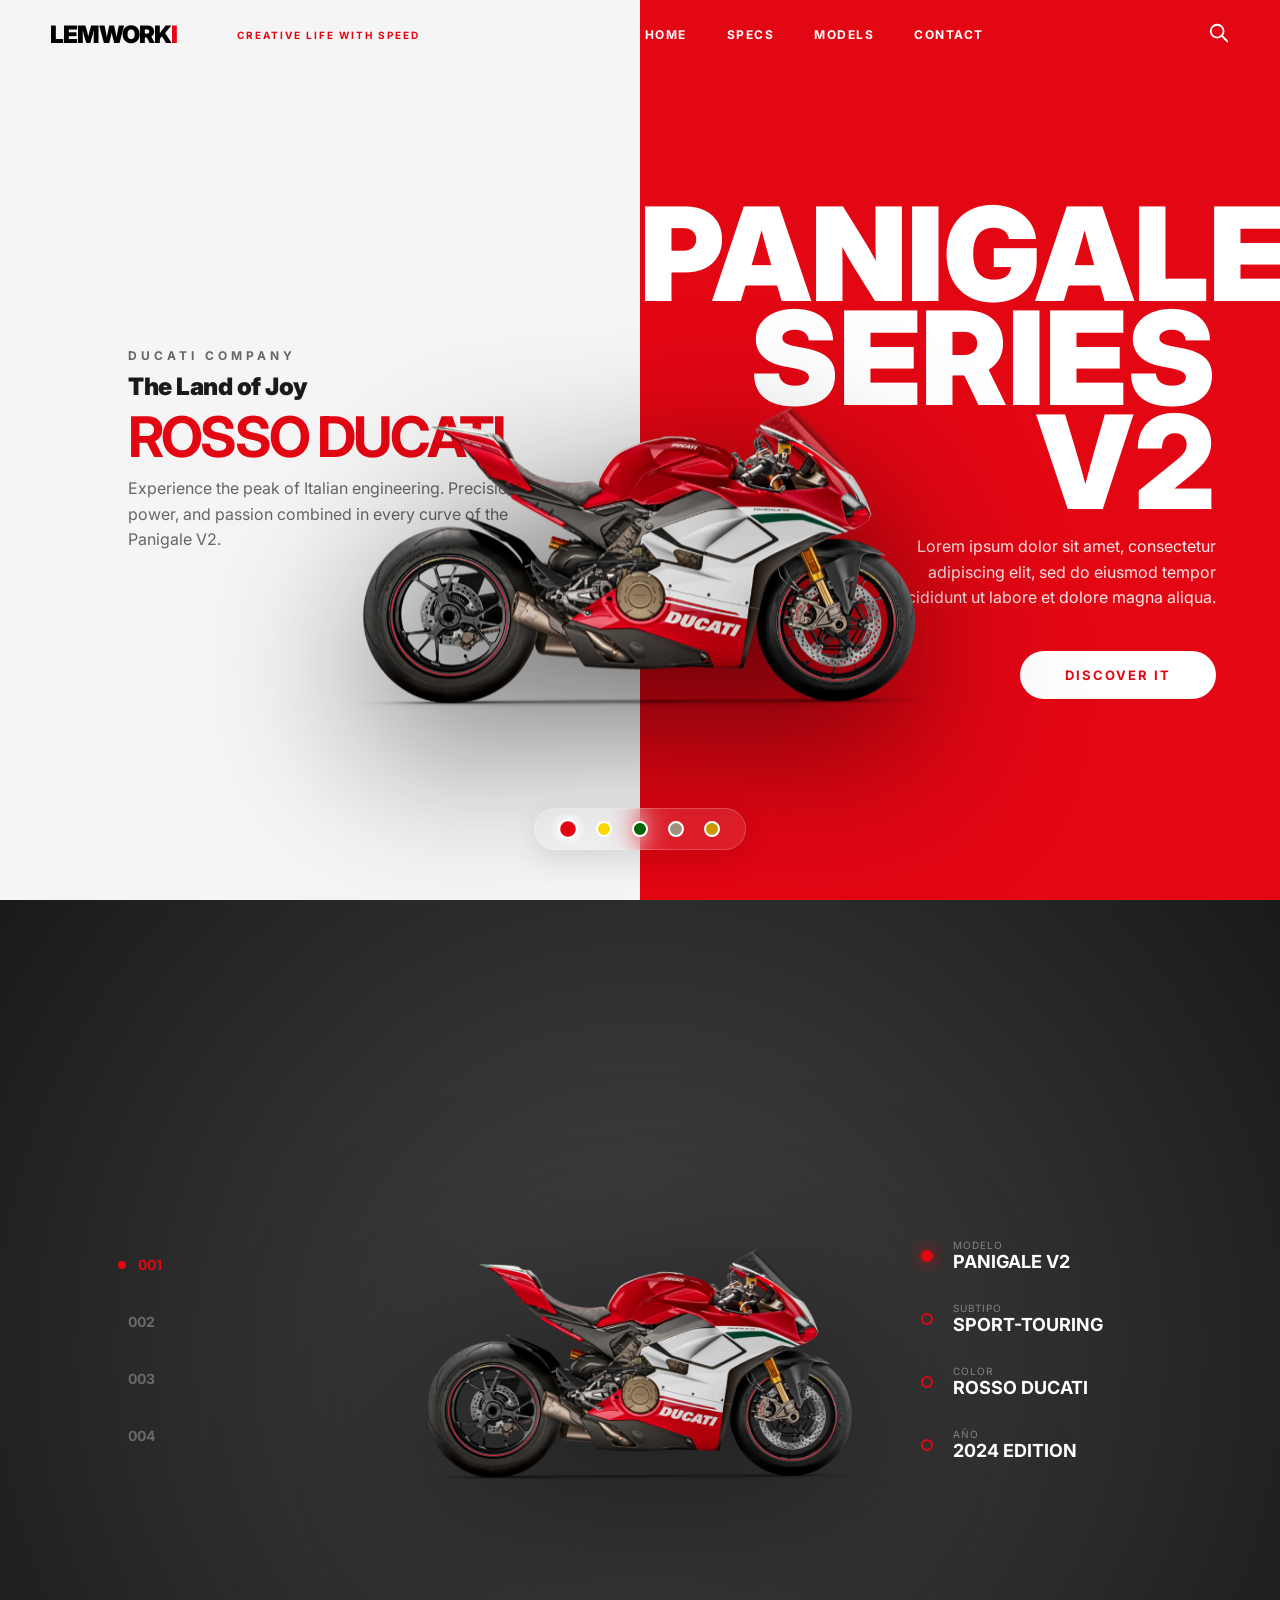
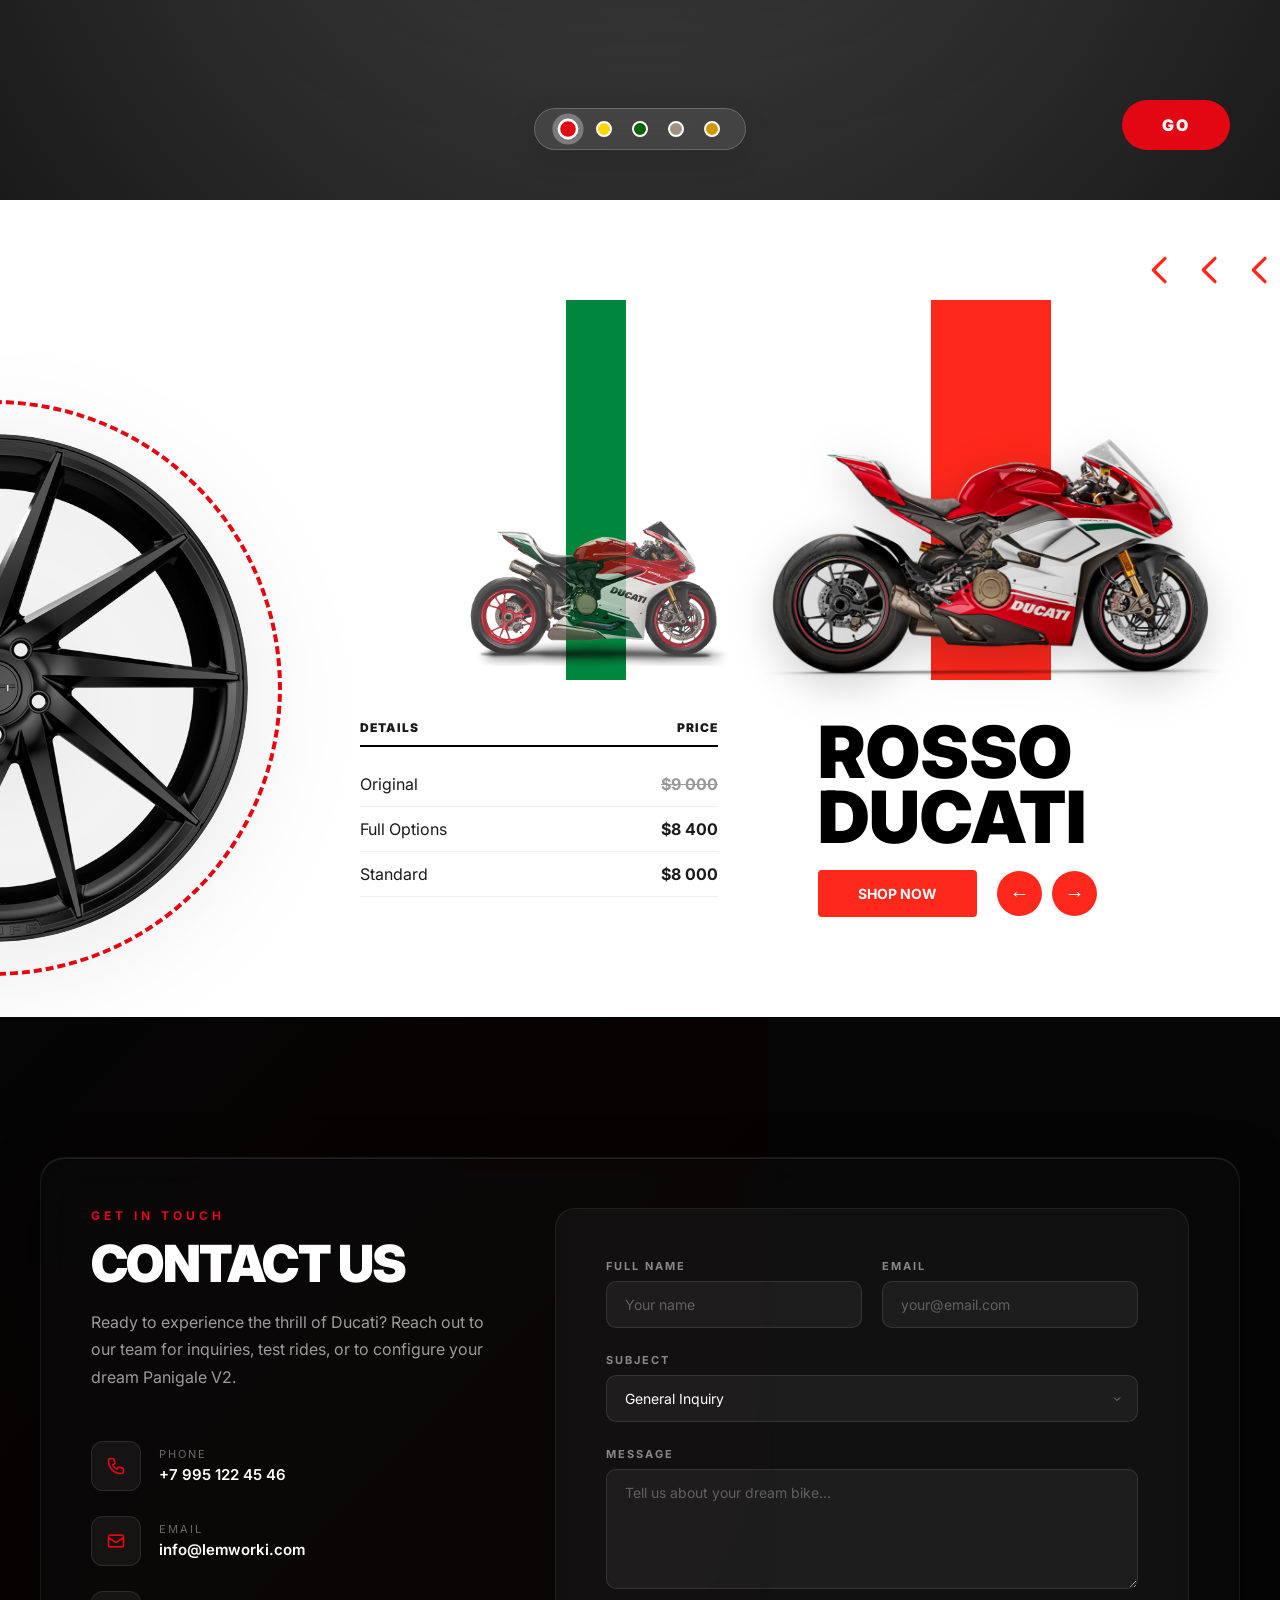
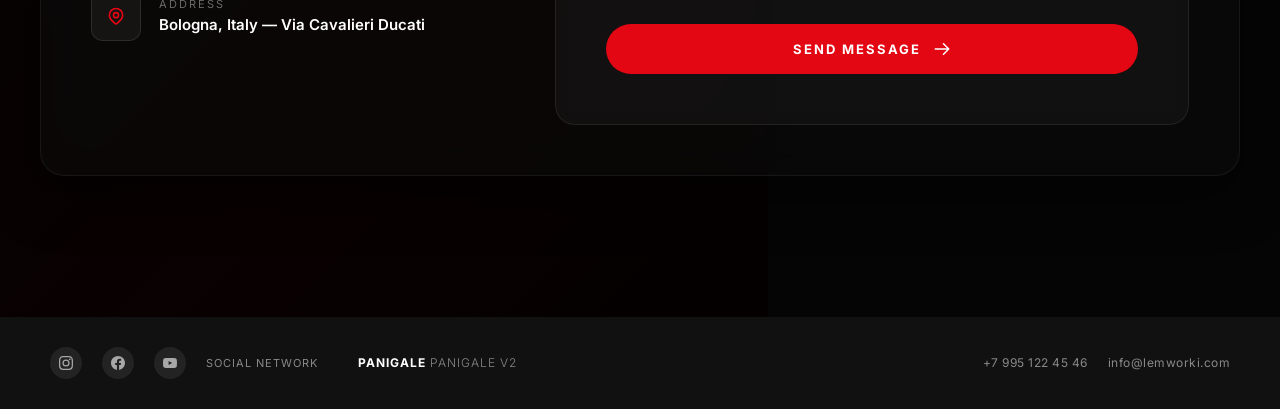
==== index.html @ f8ba7eba "adding product pages for practice commit" ====
<!DOCTYPE html>
<html lang="en">

<head>
    <meta charset="UTF-8">
    <meta name="viewport" content="width=device-width, initial-scale=1.0">
    <title>DUCATI | Panigale V2 Color Studio</title>
    <link rel="stylesheet" href="style.css">
    <link href="https://fonts.googleapis.com/css2?family=Inter:wght@300;400;700;900&display=swap" rel="stylesheet">

</head>

<body>

    <!-- Navigation -->
    <nav id="main-nav">
        <div class="nav-left">
            <div class="logo">LEMWORK<span id="logo-accent">I</span></div>
            <div class="nav-tagline">Creative Life with SPEED</div>
        </div>
        <div class="nav-center">
            <a href="#hero" class="nav-link">Home</a>
            <a href="#specs" class="nav-link">Specs</a>
            <a href="#why-it-matters" class="nav-link">Models</a>
            <a href="#contact" class="nav-link">Contact</a>
        </div>
        <div class="nav-right">
            <div class="search-wrapper">
                <svg class="icon search-icon" id="search-trigger" fill="none" stroke="currentColor" viewBox="0 0 24 24">
                    <path stroke-linecap="round" stroke-linejoin="round" stroke-width="2"
                        d="M21 21l-6-6m2-5a7 7 0 11-14 0 7 7 0 0114 0z"></path>
                </svg>
                <div class="search-dropdown" id="search-dropdown">
                    <input type="text" id="search-input" placeholder="Search motorcycles..." autocomplete="off">
                    <div class="search-results" id="search-results"></div>
                </div>
            </div>
            <div class="menu-toggle" id="menu-toggle">
                <svg class="icon" fill="none" stroke="currentColor" viewBox="0 0 24 24">
                    <path stroke-linecap="round" stroke-linejoin="round" stroke-width="2" d="M4 6h16M4 12h16M4 18h16">
                    </path>
                </svg>
            </div>
        </div>
        <!-- Mobile Menu -->
        <div class="mobile-menu" id="mobile-menu">
            <a href="#hero" class="mobile-link">Home</a>
            <a href="#specs" class="mobile-link">Specs</a>
            <a href="#why-it-matters" class="mobile-link">Models</a>
            <a href="#contact" class="mobile-link">Contact</a>
        </div>
    </nav>

    <!-- Hero Section -->
    <section class="hero" id="hero">
        <audio id="moto-rev" src="./assets/motorcycle-rev.mp3" preload="auto"></audio>

        <!-- Sound Progress Indicator -->
        <div class="sound-progress" id="sound-progress">
            <div class="sound-progress-bar" id="sound-progress-bar"></div>
            <span class="sound-progress-text">REV IT UP</span>
            <div class="sound-dots">
                <div class="sound-dot" id="dot-1"></div>
                <div class="sound-dot" id="dot-2"></div>
                <div class="sound-dot" id="dot-3"></div>
                <div class="sound-dot" id="dot-4"></div>
            </div>
        </div>

        <div class="split-left">
            <div class="hero-copy-stack" id="hero-copy-stack">
                <div class="hero-kicker" id="hero-kicker">DUCATI COMPANY</div>
                <div class="hero-overline" id="hero-overline">The Land of Joy</div>
                <h2 class="hero-copy-title" id="hero-copy-title">Rosso Ducati</h2>
                <p class="hero-copy-body" id="hero-copy-body">Experience the peak of Italian engineering. Precision,
                    power, and passion combined in every curve of the Panigale V2.</p>
            </div>
        </div>

        <div class="bike-container" id="bike">
            <div class="bike-track" id="bike-track">
                <img src="./assets/red_moto.png" id="bike-img" alt="Ducati Panigale V2" class="bike-image">
            </div>
        </div>

        <div class="split-right" id="right-panel">
            <div class="hero-title-container" id="hero-title-container">
                <h1 class="hero-title">PANIGALE<br>SERIES V2</h1>
                <p class="hero-subtitle" id="hero-subtitle">Lorem ipsum dolor sit amet, consectetur adipiscing elit, sed
                    do eiusmod tempor incididunt ut labore et dolore magna aliqua.</p>
                <a href="#why-it-matters" class="btn-discover">Discover It</a>
            </div>
        </div>

        <!-- Color Carousel -->
        <div class="color-carousel">
            <div class="color-option active" onclick="changeBikeColor('#E30613', './assets/red_moto.png', this)"
                data-hero-kicker="DUCATI COMPANY" data-hero-overline="The Land of Joy" data-hero-title="Rosso Ducati"
                data-hero-subtitle="The original Panigale statement in Ducati red."
                data-hero-copy="Experience the peak of Italian engineering. Precision, power, and passion combined in every curve of the Panigale V2.">
                <div class="color-dot dot-red"></div>
            </div>
            <div class="color-option" onclick="changeBikeColor('#FFD700', './assets/yellow.png', this)"
                data-hero-kicker="DUCATI COMPANY" data-hero-overline="Sunfire Edition" data-hero-title="Giallo Strada"
                data-hero-subtitle="A brighter, more electric take on the Panigale form."
                data-hero-copy="A brighter Panigale mood with sharper visual contrast and the same uncompromising Ducati attitude.">
                <div class="color-dot dot-yellow"></div>
            </div>
            <div class="color-option" onclick="changeBikeColor('#006400', './assets/green_moto.png', this)"
                data-hero-kicker="DUCATI COMPANY" data-hero-overline="Circuit Line" data-hero-title="Verde Corse"
                data-hero-subtitle="Dark, technical, and made for focused track energy."
                data-hero-copy="A dark, technical presence that feels built for speed, precision, and aggressive corner exits.">
                <div class="color-dot dot-green"></div>
            </div>
            <div class="color-option" onclick="changeBikeColor('#9F9180', './assets/white_moto.png', this)"
                data-hero-kicker="DUCATI COMPANY" data-hero-overline="Night Contrast" data-hero-title="Bianco Pulse"
                data-hero-subtitle="Clean contrast that sharpens every line of the bodywork."
                data-hero-copy="Minimal, clean, and cinematic. The white spec turns the Panigale silhouette into a sharper statement.">
                <div class="color-dot dot-white"></div>
            </div>
            <div class="color-option" onclick="changeBikeColor('#cf9800', './assets/brown_moto.png', this)"
                data-hero-kicker="DUCATI COMPANY" data-hero-overline="Warm Alloy" data-hero-title="Bronzo Veloce"
                data-hero-subtitle="A premium warm finish with a more sculpted presence."
                data-hero-copy="A richer, more luxurious interpretation of the Panigale form with a premium track-inspired finish.">
                <div class="color-dot dot-brown"></div>
            </div>
        </div>
    </section>

    <!-- Specs Section -->
    <section class="specs-section">
        <div class="specs-container">
            <div class="spec-nav-left">
                <div class="spec-item-num active" onclick="updateSpec(0)">001</div>
                <div class="spec-item-num" onclick="updateSpec(1)">002</div>
                <div class="spec-item-num" onclick="updateSpec(2)">003</div>
                <div class="spec-item-num" onclick="updateSpec(3)">004</div>
            </div>

            <div class="specs-bike-display">
                <img src="./assets/red_moto.png" id="specs-bike-img" class="specs-bike-img" alt="Spec View">
            </div>

            <div class="spec-nav-right">
                <div class="spec-detail-card active" onclick="updateSpec(0)">
                    <div class="spec-dot"></div>
                    <div class="spec-info">
                        <span class="spec-label">Modelo</span>
                        <span class="spec-value">Panigale V2</span>
                    </div>
                </div>
                <div class="spec-detail-card" onclick="updateSpec(1)">
                    <div class="spec-dot"></div>
                    <div class="spec-info">
                        <span class="spec-label">Subtipo</span>
                        <span class="spec-value">Sport-Touring</span>
                    </div>
                </div>
                <div class="spec-detail-card" onclick="updateSpec(2)">
                    <div class="spec-dot"></div>
                    <div class="spec-info">
                        <span class="spec-label">Color</span>
                        <span class="spec-value">Rosso Ducati</span>
                    </div>
                </div>
                <div class="spec-detail-card" onclick="updateSpec(3)">
                    <div class="spec-dot"></div>
                    <div class="spec-info">
                        <span class="spec-label">Año</span>
                        <span class="spec-value">2024 Edition</span>
                    </div>
                </div>
            </div>
        </div>

        <div class="color-carousel">
            <div class="color-option active" onclick="changeBikeColor('#E30613', './assets/red_moto.png', this)"
                data-hero-kicker="DUCATI COMPANY" data-hero-overline="The Land of Joy" data-hero-title="Rosso Ducati"
                data-hero-subtitle="The original Panigale statement in Ducati red."
                data-hero-copy="Experience the peak of Italian engineering. Precision, power, and passion combined in every curve of the Panigale V2.">
                <div class="color-dot dot-red"></div>
            </div>
            <div class="color-option" onclick="changeBikeColor('#FFD700', './assets/yellow.png', this)"
                data-hero-kicker="DUCATI COMPANY" data-hero-overline="Sunfire Edition" data-hero-title="Giallo Strada"
                data-hero-subtitle="A brighter, more electric take on the Panigale form."
                data-hero-copy="A brighter Panigale mood with sharper visual contrast and the same uncompromising Ducati attitude.">
                <div class="color-dot dot-yellow"></div>
            </div>
            <div class="color-option" onclick="changeBikeColor('#006400', './assets/green_moto.png', this)"
                data-hero-kicker="DUCATI COMPANY" data-hero-overline="Circuit Line" data-hero-title="Verde Corse"
                data-hero-subtitle="Dark, technical, and made for focused track energy."
                data-hero-copy="A dark, technical presence that feels built for speed, precision, and aggressive corner exits.">
                <div class="color-dot dot-green"></div>
            </div>
            <div class="color-option" onclick="changeBikeColor('#000000', './assets/white_moto.png', this)"
                data-hero-kicker="DUCATI COMPANY" data-hero-overline="Night Contrast" data-hero-title="Bianco Pulse"
                data-hero-subtitle="Clean contrast that sharpens every line of the bodywork."
                data-hero-copy="Minimal, clean, and cinematic. The white spec turns the Panigale silhouette into a sharper statement.">
                <div class="color-dot dot-white"></div>
            </div>
            <div class="color-option" onclick="changeBikeColor('#cf9800', './assets/brown_moto.png', this)"
                data-hero-kicker="DUCATI COMPANY" data-hero-overline="Warm Alloy" data-hero-title="Bronzo Veloce"
                data-hero-subtitle="A premium warm finish with a more sculpted presence."
                data-hero-copy="A richer, more luxurious interpretation of the Panigale form with a premium track-inspired finish.">
                <div class="color-dot dot-brown"></div>
            </div>
        </div>
        <a href="#" class="go-button">GO</a>
    </section>

    <!-- Why It Matters Section -->
    <section class="why-it-matters" id="why-it-matters">
        <div class="rim-overflow">
            <img src="./assets/Wheel-left-side-section.png" alt="Rim Detail" class="rim-image">
        </div>

        <div class="why-main-content">
            <div class="header-chevrons">
                <svg class="chevron" viewBox="0 0 24 24">
                    <path d="M15 19l-7-7 7-7" />
                </svg>
                <svg class="chevron" viewBox="0 0 24 24">
                    <path d="M15 19l-7-7 7-7" />
                </svg>
                <svg class="chevron" viewBox="0 0 24 24">
                    <path d="M15 19l-7-7 7-7" />
                </svg>
            </div>

            <div class="moto-progression">
                <div class="moto-card medium" data-index="0">
                    <div class="moto-bg bg-green"></div>
                    <img src="./assets/green_moto.png" alt="Green Moto" class="moto-img">
                </div>
                <div class="moto-card large active" data-index="1">
                    <div class="moto-bg bg-red"></div>
                    <img src="./assets/red_moto.png" alt="Red Moto" class="moto-img">
                </div>
            </div>

            <div class="bottom-grid">
                <div class="specs-table">
                    <div class="table-header">
                        <span>DETAILS</span>
                        <span>PRICE</span>
                    </div>
                    <div class="table-body" id="price-table-body">
                        <div class="table-row">
                            <span>Original</span>
                            <span class="price-val" data-price-type="original">$9 000</span>
                        </div>
                        <div class="table-row">
                            <span>Full Options</span>
                            <span class="price-val" data-price-type="full">$8 400</span>
                        </div>
                        <div class="table-row">
                            <span>Standard</span>
                            <span class="price-val" data-price-type="standard">$8 000</span>
                        </div>
                    </div>
                </div>

                <div class="action-cta">
                    <h2 class="cta-title" id="cta-title">Rosso Ducati</h2>
                    <div class="cta-controls">
                        <a href="rosso-ducati.html" class="shop-btn" id="shop-now-btn" data-current="Rosso Ducati">Shop
                            Now</a>
                        <div class="nav-circles">
                            <button class="nav-circle" onclick="cycleMoto(-1)">&#8592;</button>
                            <button class="nav-circle" onclick="cycleMoto(1)">&#8594;</button>
                        </div>
                    </div>
                </div>
            </div>
        </div>
    </section>

    <!-- Contact Section -->
    <section class="contact-section" id="contact">
        <div class="contact-container">
            <div class="contact-left">
                <div class="contact-kicker">GET IN TOUCH</div>
                <h2 class="contact-title">Contact Us</h2>
                <p class="contact-desc">Ready to experience the thrill of Ducati? Reach out to our team for inquiries,
                    test rides, or to configure your dream Panigale V2.</p>

                <div class="contact-info">
                    <div class="contact-item">
                        <div class="contact-icon">
                            <svg fill="none" stroke="currentColor" viewBox="0 0 24 24">
                                <path stroke-linecap="round" stroke-linejoin="round" stroke-width="2"
                                    d="M3 5a2 2 0 012-2h3.28a1 1 0 01.948.684l1.498 4.493a1 1 0 01-.502 1.21l-2.257 1.13a11.042 11.042 0 005.516 5.516l1.13-2.257a1 1 0 011.21-.502l4.493 1.498a1 1 0 01.684.949V19a2 2 0 01-2 2h-1C9.716 21 3 14.284 3 6V5z">
                                </path>
                            </svg>
                        </div>
                        <div class="contact-detail">
                            <span class="contact-label">Phone</span>
                            <span class="contact-value">+7 995 122 45 46</span>
                        </div>
                    </div>
                    <div class="contact-item">
                        <div class="contact-icon">
                            <svg fill="none" stroke="currentColor" viewBox="0 0 24 24">
                                <path stroke-linecap="round" stroke-linejoin="round" stroke-width="2"
                                    d="M3 8l7.89 5.26a2 2 0 002.22 0L21 8M5 19h14a2 2 0 002-2V7a2 2 0 00-2-2H5a2 2 0 00-2 2v10a2 2 0 002 2z">
                                </path>
                            </svg>
                        </div>
                        <div class="contact-detail">
                            <span class="contact-label">Email</span>
                            <span class="contact-value">info@lemworki.com</span>
                        </div>
                    </div>
                    <div class="contact-item">
                        <div class="contact-icon">
                            <svg fill="none" stroke="currentColor" viewBox="0 0 24 24">
                                <path stroke-linecap="round" stroke-linejoin="round" stroke-width="2"
                                    d="M17.657 16.657L13.414 20.9a1.998 1.998 0 01-2.827 0l-4.244-4.243a8 8 0 1111.314 0z">
                                </path>
                                <path stroke-linecap="round" stroke-linejoin="round" stroke-width="2"
                                    d="M15 11a3 3 0 11-6 0 3 3 0 016 0z"></path>
                            </svg>
                        </div>
                        <div class="contact-detail">
                            <span class="contact-label">Address</span>
                            <span class="contact-value">Bologna, Italy — Via Cavalieri Ducati</span>
                        </div>
                    </div>
                </div>
            </div>

            <div class="contact-right">
                <form class="contact-form" id="contact-form">
                    <div class="form-row">
                        <div class="form-group">
                            <label for="name">Full Name</label>
                            <input type="text" id="name" name="name" placeholder="Your name" required>
                        </div>
                        <div class="form-group">
                            <label for="email">Email</label>
                            <input type="email" id="email" name="email" placeholder="your@email.com" required>
                        </div>
                    </div>
                    <div class="form-group">
                        <label for="subject">Subject</label>
                        <select id="subject" name="subject">
                            <option value="general">General Inquiry</option>
                            <option value="test-ride">Test Ride Request</option>
                            <option value="configure">Configure My Bike</option>
                            <option value="dealer">Find a Dealer</option>
                        </select>
                    </div>
                    <div class="form-group">
                        <label for="message">Message</label>
                        <textarea id="message" name="message" rows="5" placeholder="Tell us about your dream bike..."
                            required></textarea>
                    </div>
                    <button type="submit" class="submit-btn">
                        <span>Send Message</span>
                        <svg fill="none" stroke="currentColor" viewBox="0 0 24 24">
                            <path stroke-linecap="round" stroke-linejoin="round" stroke-width="2"
                                d="M14 5l7 7m0 0l-7 7m7-7H3"></path>
                        </svg>
                    </button>
                </form>
            </div>
        </div>
    </section>

    <!-- Footer -->
    <footer>
        <div class="footer-left">
            <div class="social-icon" title="Instagram">
                <svg fill="currentColor" viewBox="0 0 24 24">
                    <path
                        d="M12 2.163c3.204 0 3.584.012 4.85.07 3.252.148 4.771 1.691 4.919 4.919.058 1.265.069 1.645.069 4.849 0 3.205-.012 3.584-.069 4.849-.149 3.225-1.664 4.771-4.919 4.919-1.266.058-1.644.07-4.85.07-3.204 0-3.584-.012-4.849-.07-3.26-.149-4.771-1.699-4.919-4.92-.058-1.265-.07-1.644-.07-4.849 0-3.204.013-3.583.07-4.849.149-3.227 1.664-4.771 4.919-4.919 1.266-.057 1.645-.069 4.849-.069zM12 0C8.741 0 8.333.014 7.053.072 2.695.272.273 2.69.073 7.052.014 8.333 0 8.741 0 12c0 3.259.014 3.668.072 4.948.2 4.358 2.618 6.78 6.98 6.98C8.333 23.986 8.741 24 12 24c3.259 0 3.668-.014 4.948-.072 4.354-.2 6.782-2.618 6.979-6.98.059-1.28.073-1.689.073-4.948 0-3.259-.014-3.667-.072-4.947-.196-4.354-2.617-6.78-6.979-6.98C15.668.014 15.259 0 12 0zm0 5.838a6.162 6.162 0 100 12.324 6.162 6.162 0 000-12.324zM12 16a4 4 0 110-8 4 4 0 010 8zm6.406-11.845a1.44 1.44 0 100 2.881 1.44 1.44 0 000-2.881z" />
                </svg>
            </div>
            <div class="social-icon" title="Facebook">
                <svg fill="currentColor" viewBox="0 0 24 24">
                    <path
                        d="M24 12.073c0-6.627-5.373-12-12-12s-12 5.373-12 12c0 5.99 4.388 10.954 10.125 11.854v-8.385H7.078v-3.47h3.047V9.43c0-3.007 1.792-4.669 4.533-4.669 1.312 0 2.686.235 2.686.235v2.953H15.83c-1.491 0-1.956.925-1.956 1.874v2.25h3.328l-.532 3.47h-2.796v8.385C19.612 23.027 24 18.062 24 12.073z" />
                </svg>
            </div>
            <div class="social-icon" title="YouTube">
                <svg fill="currentColor" viewBox="0 0 24 24">
                    <path
                        d="M23.498 6.186a3.016 3.016 0 00-2.122-2.136C19.505 3.545 12 3.545 12 3.545s-7.505 0-9.377.505A3.017 3.017 0 00.502 6.186C0 8.07 0 12 0 12s0 3.93.502 5.814a3.016 3.016 0 002.122 2.136c1.871.505 9.376.505 9.376.505s7.505 0 9.377-.505a3.015 3.015 0 002.122-2.136C24 15.93 24 12 24 12s0-3.93-.502-5.814zM9.545 15.568V8.432L15.818 12l-6.273 3.568z" />
                </svg>
            </div>
            <span class="footer-social-text">Social Network</span>
            <span class="footer-model">PANIGALE <span class="footer-model-light">PANIGALE V2</span></span>
        </div>
        <div class="footer-right">
            <span>+7 995 122 45 46</span>
            <span>info@lemworki.com</span>
        </div>
    </footer>

    <script src="script.js"></script>
    <!-- <script src="snap-scroll.js"></script> -->
</body>

</html>
---- style.css ----
/* ============================================
   DUCATI PANIGALE V2 - COLOR STUDIO
   Polished CSS with Full Responsiveness
   ============================================ */

:root {
  --theme-color: #e30613;
  --off-white: #f5f5f5;
  --deep-black: #1a1a1a;
  --text-gray: #666;
  --transition: all 0.6s cubic-bezier(0.165, 0.84, 0.44, 1);
  --transition-fast: all 0.3s cubic-bezier(0.165, 0.84, 0.44, 1);
}

* {
  margin: 0;
  padding: 0;
  box-sizing: border-box;
}

html {
  scroll-behavior: smooth;
}

body {
  font-family: "Inter", sans-serif;
  background-color: var(--off-white);
  color: var(--deep-black);
  overflow-x: hidden;
  -webkit-font-smoothing: antialiased;
  -moz-osx-font-smoothing: grayscale;
}

/* ============================================
   NAVIGATION - STICKY & FUNCTIONAL
   ============================================ */

#main-nav {
  position: fixed;
  top: 0;
  width: 100%;
  display: flex;
  justify-content: space-between;
  align-items: center;
  padding: 20px 50px;
  z-index: 10000;
  pointer-events: none;
  transition: var(--transition-fast);
  background: transparent;
}

#main-nav.nav-scrolled {
  background: rgba(255, 255, 255, 0.383);
  backdrop-filter: blur(8px);
  -webkit-backdrop-filter: blur(20px);
  box-shadow: 0 2px 30px rgba(0, 0, 0, 0.08);
  padding: 15px 50px;
}

#main-nav.nav-scrolled .logo,
#main-nav.nav-scrolled .nav-link,
#main-nav.nav-scrolled .icon {
  color: var(--deep-black);
}

#main-nav.nav-scrolled .nav-tagline {
  color: var(--theme-color);
}

.nav-left,
.nav-right {
  pointer-events: auto;
  display: flex;
  align-items: center;
  gap: 60px;
}

.logo {
  font-weight: 900;
  font-size: 24px;
  letter-spacing: -1px;
  text-transform: uppercase;
  color: rgb(0, 0, 0);
  transition: var(--transition-fast);
}

.logo span {
  color: var(--theme-color);
  transition: var(--transition);
}

.nav-tagline {
  font-size: 10px;
  color: var(--theme-color);
  text-transform: uppercase;
  letter-spacing: 2px;
  font-weight: 700;
  transition: var(--transition-fast);
}

.nav-center {
  display: flex;
  gap: 40px;
  pointer-events: auto;
}
.nav-link {
  font-size: 12px;
  font-weight: 700;
  text-transform: uppercase;
  letter-spacing: 1.5px;
  color: rgb(255, 255, 255);
  text-decoration: none;
  position: relative;
  padding: 5px 0;
  transition: var(--transition-fast);
}

.nav-link::after {
  content: "";
  position: absolute;
  bottom: 0;
  left: 0;
  width: 0;
  height: 2px;
  background: var(--theme-color);
  transition: width 0.3s ease;
}

.nav-link:hover::after,
.nav-link.active::after {
  width: 100%;
}

.nav-link:hover {
  color: var(--deep-black);
}

.icon {
  width: 22px;
  height: 22px;
  stroke: white;
  cursor: pointer;
  transition: var(--transition-fast);
}

.icon:hover {
  stroke: var(--theme-color);
  transform: scale(1.1);
}

/* Search */
.search-wrapper {
  position: relative;
  pointer-events: auto;
}

.search-dropdown {
  position: absolute;
  top: calc(100% + 15px);
  right: 0;
  width: 320px;
  background: white;
  border-radius: 12px;
  box-shadow: 0 20px 60px rgba(0, 0, 0, 0.15);
  padding: 15px;
  opacity: 0;
  visibility: hidden;
  transform: translateY(-10px);
  transition: var(--transition-fast);
  z-index: 10001;
}

.search-dropdown.active {
  opacity: 1;
  visibility: visible;
  transform: translateY(0);
}

#search-input {
  width: 100%;
  padding: 12px 16px;
  border: 2px solid #eee;
  border-radius: 8px;
  font-family: "Inter", sans-serif;
  font-size: 14px;
  outline: none;
  transition: border-color 0.3s ease;
}

#search-input:focus {
  border-color: var(--theme-color);
}

.search-results {
  margin-top: 10px;
  max-height: 280px;
  overflow-y: auto;
}

.search-result-item {
  display: flex;
  align-items: center;
  gap: 12px;
  padding: 10px;
  border-radius: 8px;
  cursor: pointer;
  transition: background 0.2s ease;
}

.search-result-item:hover {
  background: #f5f5f5;
}

.search-result-thumb {
  width: 50px;
  height: 35px;
  object-fit: contain;
  border-radius: 4px;
}

.search-result-info {
  display: flex;
  flex-direction: column;
}

.search-result-name {
  font-size: 13px;
  font-weight: 700;
  color: var(--deep-black);
}

.search-result-color {
  font-size: 11px;
  color: var(--text-gray);
}

.search-no-results {
  padding: 20px;
  text-align: center;
  color: var(--text-gray);
  font-size: 13px;
}

/* Mobile Menu Toggle */
.menu-toggle {
  display: none;
  pointer-events: auto;
  cursor: pointer;
}

.mobile-menu {
  position: fixed;
  top: 0;
  right: -100%;
  width: 300px;
  height: 100vh;
  background: var(--deep-black);
  display: flex;
  flex-direction: column;
  padding: 100px 40px 40px;
  gap: 25px;
  transition: right 0.5s cubic-bezier(0.165, 0.84, 0.44, 1);
  z-index: 9999;
}

.mobile-menu.active {
  right: 0;
}

.mobile-link {
  color: white;
  text-decoration: none;
  font-size: 18px;
  font-weight: 700;
  text-transform: uppercase;
  letter-spacing: 2px;
  padding: 10px 0;
  border-bottom: 1px solid rgba(255, 255, 255, 0.1);
  transition: color 0.3s ease;
}

.mobile-link:hover {
  color: var(--theme-color);
}

/* ============================================
   HERO SECTION
   ============================================ */

.hero {
  height: 100vh;
  display: flex;
  position: relative;
  overflow: hidden;
}

@keyframes heroRise {
  from {
    opacity: 0;
    transform: translateY(28px);
  }
  to {
    opacity: 1;
    transform: translateY(0);
  }
}

@keyframes bikeIntro {
  0% {
    opacity: 0;
    transform: translate(calc(-50% - 55vw), -50%);
    filter: blur(8px);
  }
  75% {
    opacity: 1;
    transform: translate(calc(-50% + 18px), -50%);
    filter: blur(0);
  }
  100% {
    opacity: 1;
    transform: translate(-50%, -50%) scale(1);
    filter: blur(0);
  }
}

/* Sound Progress Indicator */
.sound-progress {
  position: absolute;
  top: 90%;
  left: 50%;
  transform: translateX(-50%);
  z-index: 200;
  display: flex;
  flex-direction: column;
  align-items: center;
  gap: 8px;
  opacity: 0;
  transition: opacity 0.5s ease;
  pointer-events: none;
}

.sound-progress.visible {
  opacity: 1;
}

.sound-progress-text {
  font-size: 10px;
  font-weight: 900;
  text-transform: uppercase;
  letter-spacing: 4px;
  color: rgba(255, 255, 255, 0.8);
}

.sound-progress-bar {
  width: 120px;
  height: 3px;
  background: rgba(255, 255, 255, 0.2);
  border-radius: 3px;
  overflow: hidden;
  position: relative;
}

.sound-progress-bar::after {
  content: "";
  position: absolute;
  left: 0;
  top: 0;
  height: 100%;
  width: 0%;
  background: var(--theme-color);
  border-radius: 3px;
  transition: width 0.4s ease;
}

.sound-progress-bar.filled-1::after {
  width: 25%;
}
.sound-progress-bar.filled-2::after {
  width: 50%;
}
.sound-progress-bar.filled-3::after {
  width: 75%;
}
.sound-progress-bar.filled-4::after {
  width: 100%;
}

.sound-dots {
  display: flex;
  gap: 6px;
}

.sound-dot {
  width: 6px;
  height: 6px;
  border-radius: 50%;
  background: rgba(255, 255, 255, 0.3);
  transition:
    background 0.3s ease,
    transform 0.3s ease;
}

.sound-dot.active {
  background: var(--theme-color);
  transform: scale(1.3);
  box-shadow: 0 0 8px var(--theme-color);
}

.split-left {
  width: 50%;
  background-color: var(--off-white);
  display: flex;
  flex-direction: column;
  justify-content: center;
  padding-left: 10%;
  z-index: 10;
}

.hero-copy-stack {
  max-width: 430px;
  display: flex;
  flex-direction: column;
  gap: 12px;
}

.hero-kicker {
  font-size: 12px;
  color: var(--text-gray);
  text-transform: uppercase;
  letter-spacing: 4px;
  font-weight: 700;
}

.hero-overline {
  font-size: 24px;
  font-weight: 900;
  line-height: 1;
  letter-spacing: -0.02em;
}

.hero-copy-title {
  font-size: 56px;
  line-height: 0.95;
  letter-spacing: -0.05em;
  text-transform: uppercase;
  color: var(--theme-color);
}

.hero-copy-body {
  font-size: 16px;
  color: var(--text-gray);
  line-height: 1.6;
  max-width: 400px;
}

.split-right {
  width: 50%;
  background-color: var(--theme-color);
  display: flex;
  flex-direction: column;
  justify-content: center;
  padding-right: 5%;
  position: relative;
  z-index: 1;
  transition: var(--transition);
}

.hero-copy-stack,
.hero-title-container {
  will-change: transform, opacity;
  transition:
    opacity 0.35s ease,
    transform 0.35s ease;
}

.hero-copy-stack.is-changing,
.hero-title-container.is-changing {
  opacity: 0.25;
  transform: translateY(14px);
}

.hero-title-container {
  position: relative;
  text-align: right;
  z-index: 100;
}

.hero-title {
  font-size: 130px;
  font-weight: 900;
  line-height: 0.8;
  color: white;
  text-transform: uppercase;
  margin-bottom: 20px;
  mix-blend-mode: difference;
  pointer-events: none;
  z-index: 100 !important;
}

.hero-subtitle {
  font-size: 16px;
  color: rgba(255, 255, 255, 0.9);
  max-width: 350px;
  margin-left: auto;
  text-align: right;
  line-height: 1.6;
  margin-bottom: 40px;
  z-index: 110 !important;
  position: relative;
}

body.hero-ready .hero-kicker {
  animation: heroRise 0.85s cubic-bezier(0.165, 0.84, 0.44, 1) 0.15s both;
}

body.hero-ready .hero-overline {
  animation: heroRise 0.85s cubic-bezier(0.165, 0.84, 0.44, 1) 0.28s both;
}

body.hero-ready .hero-copy-title {
  animation: heroRise 0.95s cubic-bezier(0.165, 0.84, 0.44, 1) 0.4s both;
}

body.hero-ready .hero-copy-body {
  animation: heroRise 0.95s cubic-bezier(0.165, 0.84, 0.44, 1) 0.52s both;
}

body.hero-ready .hero-title {
  animation: heroRise 1s cubic-bezier(0.165, 0.84, 0.44, 1) 0.35s both;
}

body.hero-ready .hero-subtitle {
  animation: heroRise 0.9s cubic-bezier(0.165, 0.84, 0.44, 1) 0.5s both;
}

body.hero-ready .btn-discover {
  animation: heroRise 0.9s cubic-bezier(0.165, 0.84, 0.44, 1) 0.66s both;
}

.btn-discover {
  display: inline-block;
  padding: 16px 45px;
  background: white;
  color: var(--theme-color);
  text-decoration: none;
  font-weight: 700;
  font-size: 13px;
  text-transform: uppercase;
  letter-spacing: 2px;
  border-radius: 50px;
  margin-left: auto;
  position: relative;
  z-index: 110 !important;
  transition: var(--transition);
}

.btn-discover:hover {
  transform: translateY(-5px);
  background: var(--deep-black);
  color: white;
  box-shadow: 0 15px 40px rgba(0, 0, 0, 0.2);
}

.bike-container {
  position: absolute;
  top: 60%;
  left: 50%;
  transform: translate(-50%, -50%);
  width: auto;
  z-index: 50 !important;
  pointer-events: none;
  transition: transform 0.1s ease-out;
  will-change: transform, opacity;
}

body.hero-ready .bike-container {
  animation: bikeIntro 1.2s cubic-bezier(0.16, 1, 0.3, 1) 0.1s both;
}

.bike-track {
  will-change: transform;
  transition: transform 0.1s ease-out;
}

.bike-image {
  width: 100%;
  max-width: 600px;
  filter: drop-shadow(0 50px 80px rgba(0, 0, 0, 0.6));
  transition:
    opacity 0.4s ease,
    transform 0.4s ease;
}

/* Color Carousel */
.color-carousel {
  position: absolute;
  bottom: 50px;
  left: 50%;
  transform: translateX(-50%);
  display: flex;
  gap: 20px;
  z-index: 1000;
  background: rgba(255, 255, 255, 0.1);
  backdrop-filter: blur(15px);
  -webkit-backdrop-filter: blur(15px);
  padding: 12px 25px;
  border-radius: 100px;
  border: 1px solid rgba(255, 255, 255, 0.2);
  box-shadow: 0 10px 30px rgba(0, 0, 0, 0.1);
}

.color-option {
  cursor: pointer;
  transition: var(--transition);
  position: relative;
}

.color-dot {
  width: 16px;
  height: 16px;
  border-radius: 50%;
  border: 2px solid white;
  transition: var(--transition);
  box-shadow: 0 0 0 0px rgba(255, 255, 255, 0);
}

.color-option.active .color-dot {
  transform: scale(1.3);
  box-shadow: 0 0 0 4px rgba(255, 255, 255, 0.3);
}

.dot-red {
  background-color: #e30613;
}
.dot-yellow {
  background-color: #ffd700;
}
.dot-green {
  background-color: #006400;
}
.dot-white {
  background-color: #9f9180;
}
.dot-brown {
  background-color: #cf9800;
}

/* ============================================
   SPECS SECTION
   ============================================ */

.specs-section {
  min-height: 100vh;
  background: radial-gradient(circle at center, #444 0%, #1a1a1a 100%);
  display: flex;
  align-items: center;
  justify-content: center;
  position: relative;
  color: white;
  padding: 80px 10%;
}

.specs-container {
  width: 100%;
  max-width: 1400px;
  display: grid;
  grid-template-columns: 1fr 2fr 1fr;
  align-items: center;
  gap: 50px;
}

.spec-nav-left {
  display: flex;
  flex-direction: column;
  gap: 40px;
  justify-content: center;
}

.spec-item-num {
  font-size: 14px;
  font-weight: 700;
  color: rgba(255, 255, 255, 0.3);
  cursor: pointer;
  transition: var(--transition);
  position: relative;
}

.spec-item-num:hover,
.spec-item-num.active {
  color: var(--theme-color);
  transform: translateX(10px);
}

.spec-item-num.active::before {
  content: "";
  position: absolute;
  left: -20px;
  top: 50%;
  width: 8px;
  height: 8px;
  background: var(--theme-color);
  border-radius: 50%;
  transform: translateY(-50%);
}

.specs-bike-display {
  position: relative;
  display: flex;
  justify-content: center;
  align-items: center;
}

.specs-bike-img {
  width: 100%;
  max-width: 700px;
  filter: drop-shadow(0 30px 100px rgba(0, 0, 0, 0.8));
  transition: all 0.8s cubic-bezier(0.165, 0.84, 0.44, 1);
}

.spec-nav-right {
  display: flex;
  flex-direction: column;
  gap: 30px;
  justify-content: center;
}

.spec-detail-card {
  display: flex;
  align-items: center;
  gap: 20px;
  cursor: pointer;
  transition: var(--transition);
  opacity: 0.5;
  transform: translateX(20px);
}

.spec-detail-card.active {
  opacity: 1;
  transform: translateX(0);
}

.spec-dot {
  width: 12px;
  height: 12px;
  border: 2px solid var(--theme-color);
  border-radius: 50%;
  transition: var(--transition);
  flex-shrink: 0;
}

.spec-detail-card.active .spec-dot {
  background: var(--theme-color);
  box-shadow: 0 0 15px var(--theme-color);
}

.spec-info {
  display: flex;
  flex-direction: column;
}

.spec-label {
  font-size: 10px;
  text-transform: uppercase;
  color: rgba(255, 255, 255, 0.4);
  letter-spacing: 1px;
}

.spec-value {
  font-size: 18px;
  font-weight: 700;
  text-transform: uppercase;
}

.go-button {
  position: absolute;
  bottom: 50px;
  right: 50px;
  background: var(--theme-color);
  color: white;
  padding: 15px 40px;
  border-radius: 50px;
  text-decoration: none;
  font-weight: 900;
  text-transform: uppercase;
  letter-spacing: 2px;
  transition: var(--transition);
}

.go-button:hover {
  transform: scale(1.1);
  background: white;
  color: var(--theme-color);
}

/* ============================================
   WHY IT MATTERS SECTION
   ============================================ */

.why-it-matters {
  min-height: 50vh;
  background-color: #ffffff;
  position: relative;
  overflow: hidden;
  display: flex;
  align-items: center;
  font-family: "Inter", sans-serif;
  padding: 100px 0;
}

.rim-overflow {
  position: absolute;
  left: -23vw;
  top: 60%;
  transform: translateY(-50%);
  width: 45vw;
  z-index: 1;
  pointer-events: none;
}

.rim-image {
  width: 100%;
  height: auto;
  filter: drop-shadow(0 20px 50px rgba(0, 0, 0, 0.1));
  padding: 30px;

  /* Add these lines for seamless rotation */
  border: 4px dashed var(--theme-color); /* Thickness, style, and color */
  border-radius: 50%; /* Makes the border perfectly circular */
  animation: spin 5s linear infinite;
  transform-origin: center;
}

/* Define the rotation animation */
@keyframes spin {
  0% {
    transform: rotate(0deg);
  }
  100% {
    transform: rotate(360deg);
  }
}

.why-main-content {
  width: 100%;
  max-width: 1200px;
  margin: 0 auto;
  padding: 0 5%;
  position: relative;
  z-index: 2;
  display: flex;
  flex-direction: column;
  justify-content: center;
  margin-left: 20vw; /* Push content to the right to make room for the rim */
}

.header-chevrons {
  position: absolute;
  top: -50px;
  right: 0;
  display: flex;
  gap: 10px;
}

.chevron {
  width: 40px;
  height: 40px;
  stroke: #ff281b;
  stroke-width: 2;
  fill: none;
  stroke-linecap: round;
  stroke-linejoin: round;
}

/* 1. Ensure the progression track does not stretch or compress vertically */
.moto-progression {
  display: flex;
  align-items: flex-end;
  justify-content: flex-end;
  gap: 20px;
  margin-bottom: 60px;
  position: relative;
  height: 380px; /* Forces a fixed baseline height for the whole slider */
}

/* 2. Give cards structural stability */
.moto-card {
  position: relative;
  transition: all 0.8s cubic-bezier(0.4, 0, 0.2, 1);
  cursor: pointer;
  display: flex;
  align-items: flex-end;
  justify-content: center; /* Centers image over backgrounds */
  will-change: transform, opacity;
  height: 100%; /* Fill the fixed progression container height */
}

/* 3. Stabilize Image footprints using clear limits and object-fit */
.moto-img {
  display: block;
  transition: all 0.8s cubic-bezier(0.4, 0, 0.2, 1);
  object-fit: contain; /* Prevents stretching/distortion */
  object-position: bottom; /* Keeps wheels aligned to the floor */
  height: 100%; /* Let width calculations derive from max heights */
  width: auto;
}

.bg-black {
  background-color: #1a1a1a;
  width: 40px !important;
}
.bg-green {
  background-color: #00873e;
  width: 60px !important;
}
.bg-red {
  background-color: #ff281b;
  width: 120px !important;
}
.bg-yellow {
  background-color: #ffd700;
  width: 60px !important;
}
.bg-brown {
  background-color: #cf9800;
  width: 60px !important;
}

.moto-img {
  display: block;
  transition: all 0.8s cubic-bezier(0.4, 0, 0.2, 1);
  object-fit: contain;
}

/* 4. Fix explicit bounding boxes for sizes so scales are based on container math */
.moto-card.small .moto-img {
  max-height: 200px; /* Fixed ceiling */
  width: 180px; /* Fixed horizontal allocation */
  opacity: 0.6;
  transform: scale(0.8) translateX(-40px);
}
.moto-card.medium .moto-img {
  max-height: 280px; /* Fixed ceiling */
  width: 280px; /* Fixed horizontal allocation */
  opacity: 0.8;
  transform: scale(0.9) translateX(-20px);
}

.moto-card.large .moto-img {
  max-height: 360px; /* Fixed ceiling */
  width: 400px; /* Fixed horizontal allocation */
  opacity: 1;
  transform: scale(1);
}

.moto-card.active .moto-img {
  opacity: 1;
  transform: scale(1.05);
  filter: drop-shadow(0 15px 30px rgba(0, 0, 0, 0.3));
}

.bottom-grid {
  display: grid;
  grid-template-columns: 1fr 1fr;
  gap: 60px;
  align-items: start;
  max-width: 900px;
  margin-left: auto;
  transition: all 0.8s ease;
}

.specs-table {
  width: 100%;
  padding-left: 40px;
  border-collapse: collapse;
  transition: all 0.6s ease;
}

.table-header {
  display: flex;
  justify-content: space-between;
  font-weight: 900;
  font-size: 12px;
  letter-spacing: 1px;
  padding-bottom: 10px;
  border-bottom: 2px solid #000;
  margin-bottom: 15px;
  transition: border-color 0.6s ease;
}

.table-row {
  display: flex;
  justify-content: space-between;
  padding: 12px 0;
  font-size: 16px;
  border-bottom: 1px solid #eee;
  transition: border-color 0.6s ease;
}

.price-val {
  font-weight: 700;
  transition: color 0.6s ease;
}

.price-val[data-price-type="original"] {
  text-decoration: line-through;
  color: #999;
}

.action-cta {
  display: flex;
  flex-direction: column;
  gap: 20px;
}

.cta-title {
  font-size: clamp(40px, 5vw, 72px);
  font-weight: 900;
  line-height: 0.9;
  text-transform: uppercase;
  color: #000;
  margin: 0;
  transition: color 0.6s ease;
}

.cta-controls {
  display: flex;
  align-items: center;
  gap: 20px;
}

.shop-btn {
  background-color: #ff281b;
  color: white;
  text-decoration: none;
  padding: 15px 40px;
  font-weight: 700;
  text-transform: uppercase;
  font-size: 14px;
  border-radius: 4px;
  transition: all 0.6s cubic-bezier(0.23, 1, 0.32, 1);
}

.shop-btn:hover {
  background-color: #000;
}

.nav-circles {
  display: flex;
  gap: 10px;
}

.nav-circle {
  width: 45px;
  height: 45px;
  border-radius: 50%;
  border: none;
  background-color: #ff281b;
  color: white;
  font-size: 20px;
  cursor: pointer;
  display: flex;
  align-items: center;
  justify-content: center;
  transition: all 0.6s cubic-bezier(0.23, 1, 0.32, 1);
}

.nav-circle:hover {
  background-color: #000;
}

@media (max-width: 1200px) {
  .why-main-content {
    margin-left: 10vw;
  }
  .rim-overflow {
    width: 30vw;
    left: -10vw;
  }
}

@media (max-width: 768px) {
  .why-it-matters {
    flex-direction: column;
    height: auto;
    padding: 50px 20px;
  }
  .rim-overflow {
    position: relative;
    left: 0;
    width: 100%;
    transform: none;
    margin-bottom: 50px;
  }
  .rim-image {
    width: 80%;
    margin: 0 auto;
    display: block;
  }
  .why-main-content {
    margin-left: 0;
    align-items: center;
    text-align: center;
  }
  .moto-progression {
    justify-content: center;
  }
  .bottom-grid {
    grid-template-columns: 1fr;
    gap: 40px;
    margin: 0 auto;
  }
  .cta-controls {
    justify-content: center;
  }
}

.moto-progression {
  display: flex;
  align-items: flex-end;
  justify-content: flex-end;
  gap: 20px;
  margin-bottom: 40px;
}

.moto-card {
  position: relative;
  transition: all 0.5s cubic-bezier(0.165, 0.84, 0.44, 1);
  cursor: pointer;
}

.moto-bg {
  position: absolute;
  bottom: 0;
  left: 50%;
  transform: translateX(-50%);
  width: 60%;
  height: 100%;
  z-index: -1;
  transition: all 0.5s ease;
}

.bg-black {
  background-color: #1a1a1a;
  width: 40px !important;
}
.bg-green {
  background-color: #00873e;
  width: 60px !important;
}
.bg-red {
  background-color: #ff281b;
  width: 120px !important;
}

.moto-img {
  display: block;
  transition: all 0.5s ease;
}

.moto-card.small .moto-img {
  width: 200px;
  opacity: 0.6;
  transform: scale(0.8);
}
.moto-card.medium .moto-img {
  width: 300px;
  opacity: 0.8;
  transform: scale(0.9);
}
.moto-card.large .moto-img {
  width: 450px;
  opacity: 1;
  transform: scale(1);
}

.moto-card.active .moto-img {
  opacity: 1;
  transform: scale(1.05);
  filter: drop-shadow(0 10px 20px rgba(0, 0, 0, 0.2));
}

.bottom-grid {
  display: grid;
  grid-template-columns: 1fr 1fr;
  gap: 100px;
  align-items: start;
  max-width: 900px;
  margin-left: auto;
}

.specs-table {
  width: 100%;
  border-collapse: collapse;
}

.table-header {
  display: flex;
  justify-content: space-between;
  font-weight: 900;
  font-size: 12px;
  letter-spacing: 1px;
  padding-bottom: 10px;
  border-bottom: 2px solid #000;
  margin-bottom: 15px;
}

.table-row {
  display: flex;
  justify-content: space-between;
  padding: 12px 0;
  font-size: 16px;
  border-bottom: 1px solid #eee;
}

.price-val {
  font-weight: 700;
}

.price-val[data-price-type="original"] {
  text-decoration: line-through;
  color: #999;
}

.action-cta {
  display: flex;
  flex-direction: column;
  gap: 20px;
}

.cta-title {
  font-size: 72px;
  font-weight: 900;
  line-height: 0.9;
  text-transform: uppercase;
  color: #000;
  margin: 0;
}

.cta-controls {
  display: flex;
  align-items: center;
  gap: 20px;
}

.shop-btn {
  background-color: #ff281b;
  color: white;
  text-decoration: none;
  padding: 15px 40px;
  font-weight: 700;
  text-transform: uppercase;
  font-size: 14px;
  border-radius: 4px;
  transition: all 0.3s ease;
}

.shop-btn:hover {
  background-color: #000;
}

.nav-circles {
  display: flex;
  gap: 10px;
}

.nav-circle {
  width: 45px;
  height: 45px;
  border-radius: 50%;
  border: none;
  background-color: #ff281b;
  color: white;
  font-size: 20px;
  cursor: pointer;
  display: flex;
  align-items: center;
  justify-content: center;
  transition: all 0.3s ease;
}

.nav-circle:hover {
  background-color: #000;
}
.carousel-item.active {
  opacity: 1;
  visibility: visible;
  transform: translateX(0);
}

.why-title {
  font-size: 64px;
  font-weight: 900;
  line-height: 0.9;
  text-transform: uppercase;
  margin-bottom: 20px;
  color: var(--deep-black);
}

.why-text {
  font-size: 16px;
  color: var(--text-gray);
  line-height: 1.6;
  max-width: 450px;
  margin-bottom: 40px;
}

.why-price-table {
  width: 100%;
  max-width: 400px;
  margin-bottom: 40px;
  border-top: 1px solid #ddd;
}

.price-row {
  display: flex;
  justify-content: space-between;
  padding: 15px 0;
  border-bottom: 1px solid #ddd;
  font-size: 16px;
  font-weight: 400;
}

.price-row span:last-child {
  font-weight: 700;
}

.why-cta-group {
  display: flex;
  align-items: center;
  gap: 30px;
}

.shop-now-btn {
  background-color: var(--theme-color);
  color: white;
  text-decoration: none;
  padding: 15px 35px;
  font-weight: 700;
  text-transform: uppercase;
  font-size: 13px;
  letter-spacing: 1px;
  border-radius: 4px;
  transition: var(--transition);
}

.shop-now-btn:hover {
  background-color: var(--deep-black);
  transform: translateY(-3px);
}

.carousel-nav {
  display: flex;
  gap: 15px;
}

.nav-btn {
  width: 50px;
  height: 50px;
  border-radius: 50%;
  border: 2px solid var(--deep-black);
  background: transparent;
  color: var(--deep-black);
  font-size: 20px;
  cursor: pointer;
  display: flex;
  align-items: center;
  justify-content: center;
  transition: var(--transition);
}

.nav-btn:hover {
  background: var(--deep-black);
  color: white;
}

/* ============================================
   CONTACT SECTION
   ============================================ */

.contact-section {
  min-height: 100vh;
  background: linear-gradient(135deg, #1a1a1a 0%, #2a2a2a 50%, #1a1a1a 100%);
  display: flex;
  align-items: center;
  justify-content: center;
  padding: 120px 5%;
  position: relative;
  overflow: hidden;
}

.contact-section::before {
  content: "";
  position: absolute;
  top: -50%;
  right: -20%;
  width: 60%;
  height: 150%;
  background: radial-gradient(
    circle,
    rgba(227, 6, 19, 0.08) 0%,
    transparent 70%
  );
  pointer-events: none;
}

.contact-container {
  width: 100%;
  max-width: 1200px;
  display: grid;
  grid-template-columns: 1fr 1fr;
  gap: 80px;
  align-items: start;
  position: relative;
  z-index: 2;
}

.contact-left {
  color: white;
}

.contact-kicker {
  font-size: 12px;
  font-weight: 700;
  text-transform: uppercase;
  letter-spacing: 4px;
  color: var(--theme-color);
  margin-bottom: 15px;
}

.contact-title {
  font-size: clamp(36px, 4vw, 56px);
  font-weight: 900;
  line-height: 1;
  letter-spacing: -0.03em;
  text-transform: uppercase;
  margin-bottom: 20px;
}

.contact-desc {
  font-size: 16px;
  color: rgba(255, 255, 255, 0.6);
  line-height: 1.7;
  margin-bottom: 50px;
  max-width: 400px;
}

.contact-info {
  display: flex;
  flex-direction: column;
  gap: 25px;
}

.contact-item {
  display: flex;
  align-items: center;
  gap: 18px;
}

.contact-icon {
  width: 50px;
  height: 50px;
  border-radius: 12px;
  background: rgba(255, 255, 255, 0.05);
  border: 1px solid rgba(255, 255, 255, 0.1);
  display: flex;
  align-items: center;
  justify-content: center;
  flex-shrink: 0;
  transition: var(--transition-fast);
}

.contact-icon svg {
  width: 20px;
  height: 20px;
  stroke: var(--theme-color);
}

.contact-item:hover .contact-icon {
  background: var(--theme-color);
  border-color: var(--theme-color);
}

.contact-item:hover .contact-icon svg {
  stroke: white;
}

.contact-detail {
  display: flex;
  flex-direction: column;
}

.contact-label {
  font-size: 11px;
  text-transform: uppercase;
  letter-spacing: 2px;
  color: rgba(255, 255, 255, 0.4);
  margin-bottom: 4px;
}

.contact-value {
  font-size: 15px;
  font-weight: 600;
  color: white;
}

/* Contact Form */
.contact-right {
  background: rgba(255, 255, 255, 0.03);
  border: 1px solid rgba(255, 255, 255, 0.08);
  border-radius: 20px;
  padding: 50px;
  backdrop-filter: blur(10px);
  -webkit-backdrop-filter: blur(10px);
}

.contact-form {
  display: flex;
  flex-direction: column;
  gap: 25px;
}

.form-row {
  display: grid;
  grid-template-columns: 1fr 1fr;
  gap: 20px;
}

.form-group {
  display: flex;
  flex-direction: column;
  gap: 8px;
}

.form-group label {
  font-size: 11px;
  font-weight: 700;
  text-transform: uppercase;
  letter-spacing: 2px;
  color: rgba(255, 255, 255, 0.5);
}

.form-group input,
.form-group select,
.form-group textarea {
  padding: 14px 18px;
  background: rgba(255, 255, 255, 0.05);
  border: 1px solid rgba(255, 255, 255, 0.1);
  border-radius: 10px;
  color: white;
  font-family: "Inter", sans-serif;
  font-size: 14px;
  outline: none;
  transition: var(--transition-fast);
}

.form-group input:focus,
.form-group select:focus,
.form-group textarea:focus {
  border-color: var(--theme-color);
  background: rgba(255, 255, 255, 0.08);
  box-shadow: 0 0 0 3px rgba(227, 6, 19, 0.15);
}

.form-group input::placeholder,
.form-group textarea::placeholder {
  color: rgba(255, 255, 255, 0.3);
}

.form-group select {
  cursor: pointer;
  appearance: none;
  -webkit-appearance: none;
  background-image: url("data:image/svg+xml,%3Csvg xmlns='http://www.w3.org/2000/svg' width='12' height='12' viewBox='0 0 24 24' fill='none' stroke='rgba(255,255,255,0.5)' stroke-width='2'%3E%3Cpath d='M6 9l6 6 6-6'/%3E%3C/svg%3E");
  background-repeat: no-repeat;
  background-position: right 14px center;
  padding-right: 40px;
}

.form-group select option {
  background: #1a1a1a;
  color: white;
}

.form-group textarea {
  resize: vertical;
  min-height: 120px;
}

.submit-btn {
  display: flex;
  align-items: center;
  justify-content: center;
  gap: 12px;
  padding: 16px 40px;
  background: var(--theme-color);
  color: white;
  border: none;
  border-radius: 50px;
  font-family: "Inter", sans-serif;
  font-size: 13px;
  font-weight: 700;
  text-transform: uppercase;
  letter-spacing: 2px;
  cursor: pointer;
  transition: var(--transition-fast);
  margin-top: 10px;
}

.submit-btn:hover {
  background: white;
  color: var(--deep-black);
  transform: translateY(-3px);
  box-shadow: 0 15px 40px rgba(227, 6, 19, 0.3);
}

.submit-btn svg {
  width: 18px;
  height: 18px;
  transition: transform 0.3s ease;
}

.submit-btn:hover svg {
  transform: translateX(4px);
}

/* Form Success Message */
.form-success {
  text-align: center;
  padding: 40px 20px;
  color: white;
}

.form-success-icon {
  width: 60px;
  height: 60px;
  background: var(--theme-color);
  border-radius: 50%;
  display: flex;
  align-items: center;
  justify-content: center;
  margin: 0 auto 20px;
}

.form-success-icon svg {
  width: 30px;
  height: 30px;
  stroke: white;
}

.form-success h3 {
  font-size: 24px;
  font-weight: 900;
  margin-bottom: 10px;
}

.form-success p {
  font-size: 14px;
  color: rgba(255, 255, 255, 0.6);
}

/* ============================================
   FOOTER
   ============================================ */

footer {
  position: relative;
  padding: 30px 50px;
  display: flex;
  justify-content: space-between;
  align-items: center;
  font-size: 11px;
  color: var(--text-gray);
  background: #111;
  flex-wrap: wrap;
  gap: 20px;
}

.footer-left,
.footer-right {
  display: flex;
  gap: 20px;
  align-items: center;
  flex-wrap: wrap;
}

.social-icon {
  width: 32px;
  height: 32px;
  background: rgba(255, 255, 255, 0.08);
  border-radius: 50%;
  display: flex;
  align-items: center;
  justify-content: center;
  cursor: pointer;
  transition: var(--transition-fast);
}

.social-icon svg {
  width: 14px;
  height: 14px;
  fill: rgba(255, 255, 255, 0.6);
  transition: var(--transition-fast);
}

.social-icon:hover {
  background: var(--theme-color);
  transform: translateY(-3px);
}

.social-icon:hover svg {
  fill: white;
}

.footer-social-text {
  font-size: 11px;
  text-transform: uppercase;
  letter-spacing: 1px;
  color: rgba(255, 255, 255, 0.5);
}

.footer-model {
  margin-left: 20px;
  font-weight: 700;
  color: white;
  font-size: 12px;
  letter-spacing: 1px;
}

.footer-model-light {
  font-weight: 300;
  color: rgba(255, 255, 255, 0.5);
}

.footer-right span {
  font-size: 12px;
  color: rgba(255, 255, 255, 0.5);
  letter-spacing: 0.5px;
}

/* ============================================
   RESPONSIVE DESIGN
   ============================================ */

@media (max-width: 1200px) {
  .why-main-content {
    margin-left: 10vw;
  }
  .rim-overflow {
    width: 30vw;
    left: -10vw;
  }
  .hero-title {
    font-size: 90px;
  }
}

@media (max-width: 1024px) {
  .specs-container {
    grid-template-columns: 1fr;
    text-align: center;
    gap: 30px;
  }
  .spec-nav-left,
  .spec-nav-right {
    display: none;
  }
  .hero-title {
    font-size: 70px;
  }
  .hero-copy-title {
    font-size: 42px;
  }
  .hero-copy-stack {
    max-width: 100%;
    padding-right: 20px;
  }
  .contact-container {
    grid-template-columns: 1fr;
    gap: 50px;
  }
  .bottom-grid {
    grid-template-columns: 1fr;
    gap: 40px;
    margin: 0 auto;
  }
}

@media (max-width: 768px) {
  #main-nav {
    padding: 15px 25px;
  }
  #main-nav.nav-scrolled {
    padding: 12px 25px;
  }
  .nav-center {
    display: none;
  }
  .menu-toggle {
    display: block;
  }
  .nav-tagline {
    display: none;
  }
  .logo {
    font-size: 20px;
  }

  .hero {
    flex-direction: column;
    height: auto;
    min-height: 100vh;
  }
  .split-left,
  .split-right {
    width: 100%;
    padding: 80px 25px 40px;
  }
  .split-left {
    padding-top: 100px;
    order: 2;
  }
  .split-right {
    order: 1;
    padding-top: 120px;
    padding-bottom: 200px;
  }
  .hero-title-container {
    text-align: left;
  }
  .hero-title {
    font-size: 50px;
    text-align: left;
  }
  .hero-subtitle {
    text-align: left;
    margin-left: 0;
  }
  .btn-discover {
    margin-left: 0;
  }
  .hero-copy-title {
    font-size: 32px;
  }
  .bike-container {
    top: 45%;
  }
  .bike-image {
    max-width: 350px;
  }
  .color-carousel {
    bottom: 20px;
    padding: 8px 18px;
    gap: 14px;
  }
  .color-dot {
    width: 14px;
    height: 14px;
  }

  .specs-section {
    padding: 60px 5%;
  }
  .specs-bike-img {
    max-width: 100%;
  }
  .go-button {
    bottom: 20px;
    right: 20px;
    padding: 12px 30px;
    font-size: 12px;
  }

  .why-it-matters {
    flex-direction: column;
    height: auto;
    padding: 50px 20px;
  }
  .rim-overflow {
    position: relative;
    left: 0;
    width: 60%;
    max-width: 250px;
    transform: none;
    margin: 0 auto 30px;
  }
  .rim-image {
    width: 100%;
    padding: 20px;
  }
  .why-main-content {
    margin-left: 0;
    align-items: center;
    text-align: center;
  }
  .moto-progression {
    justify-content: center;
    height: 250px;
  }
  .moto-card.medium .moto-img {
    max-height: 180px;
    width: 200px;
  }
  .moto-card.large .moto-img {
    max-height: 220px;
    width: 280px;
  }
  .cta-controls {
    justify-content: center;
  }
  .cta-title {
    text-align: center;
  }

  .contact-section {
    padding: 80px 5%;
  }
  .contact-right {
    padding: 30px 25px;
  }
  .form-row {
    grid-template-columns: 1fr;
  }
  .contact-title {
    font-size: 32px;
  }

  footer {
    flex-direction: column;
    text-align: center;
    padding: 25px 20px;
  }
  .footer-left,
  .footer-right {
    justify-content: center;
  }
  .footer-model {
    margin-left: 0;
    width: 100%;
  }

  .search-dropdown {
    width: 280px;
    right: -40px;
  }
}

@media (max-width: 480px) {
  .hero-title {
    font-size: 38px;
  }
  .hero-copy-title {
    font-size: 26px;
  }
  .hero-overline {
    font-size: 18px;
  }
  .hero-subtitle {
    font-size: 14px;
  }
  .bike-image {
    max-width: 280px;
  }
  .specs-bike-img {
    max-width: 100%;
  }
  .contact-title {
    font-size: 28px;
  }
  .contact-desc {
    font-size: 14px;
  }
  .table-row {
    font-size: 14px;
  }
  .shop-btn {
    padding: 12px 30px;
    font-size: 12px;
  }
  .nav-circle {
    width: 38px;
    height: 38px;
    font-size: 16px;
  }
}

/* Scrollbar Styling */
::-webkit-scrollbar {
  width: 8px;
}
::-webkit-scrollbar-track {
  background: #1a1a1a;
}
::-webkit-scrollbar-thumb {
  background: var(--theme-color);
  border-radius: 4px;
}
::-webkit-scrollbar-thumb:hover {
  background: #ff1a1a;
}

/* Selection */
::selection {
  background: var(--theme-color);
  color: white;
}

/*css for the bakground contanct*/

/* Base Layout Fixes for Background Coverage */
.contact-section {
  position: relative;
  width: 100%;
  min-height: 100vh;
  display: flex;
  align-items: center;
  justify-content: center;
  overflow: hidden;
  padding: 80px 20px;
  background-color: #050505; /* Fallback deep dark tone */

  /* Set your motorcycle image here */
  background-image: url("your-ducati-image.jpg");
  background-size: cover;
  background-position: center;
  background-repeat: no-repeat;
  background-attachment: fixed;
  transition: background-position 0.6s cubic-bezier(0.25, 1, 0.5, 1);
}

/* Dark Overlay Tint with Pseudo-element */
.contact-section::before {
  content: "";
  position: absolute;
  inset: 0;
  /* Deep dark mask that lets highlights peak through subtly */
  background: linear-gradient(
    135deg,
    rgba(5, 5, 5, 0.92) 0%,
    rgba(10, 0, 0, 0.88) 50%,
    rgba(0, 0, 0, 0.95) 100%
  );
  z-index: 1;
  transition: opacity 0.5s ease;
}

/* Hover Effect: "Light Showing the Image" */
.contact-section:hover::before {
  /* Reveals the underlying image by making the dark tint more transparent */
  background: linear-gradient(
    135deg,
    rgba(5, 5, 5, 0.75) 0%,
    rgba(150, 0, 0, 0.15) 50%,
    /* Subtle red ambient light flash */ rgba(0, 0, 0, 0.8) 100%
  );
}

/* Glassmorphism Inner Container */
.contact-container {
  position: relative;
  z-index: 2; /* Sits cleanly above the dark background mask */
  max-width: 1200px;
  width: 100%;
  display: grid;
  grid-template-columns: 1fr 1fr;
  gap: 40px;
  padding: 50px;
  border-radius: 24px;
  border: 1px solid rgba(255, 255, 255, 0.06);

  /* High-end blurry glossy effect */
  background: rgba(15, 15, 15, 0.45);
  backdrop-filter: blur(20px);
  -webkit-backdrop-filter: blur(20px);
  box-shadow:
    0 20px 50px rgba(0, 0, 0, 0.5),
    inset 0 1px 0 rgba(255, 255, 255, 0.1);

  transition:
    transform 0.5s cubic-bezier(0.25, 1, 0.5, 1),
    border-color 0.5s ease,
    box-shadow 0.5s ease;
}

/* Container Hover Subtle Liftoff */
.contact-section:hover .contact-container {
  border-color: rgba(230, 26, 40, 0.25); /* Premium Ducati Red glow outline */
  box-shadow:
    0 30px 60px rgba(0, 0, 0, 0.7),
    0 0 40px rgba(230, 26, 40, 0.05),
    inset 0 1px 0 rgba(255, 255, 255, 0.15);
}

/* Responsive Grid Breakdown */
@media (max-width: 968px) {
  .contact-container {
    grid-template-columns: 1fr;
    padding: 30px;
    gap: 30px;
  }
}
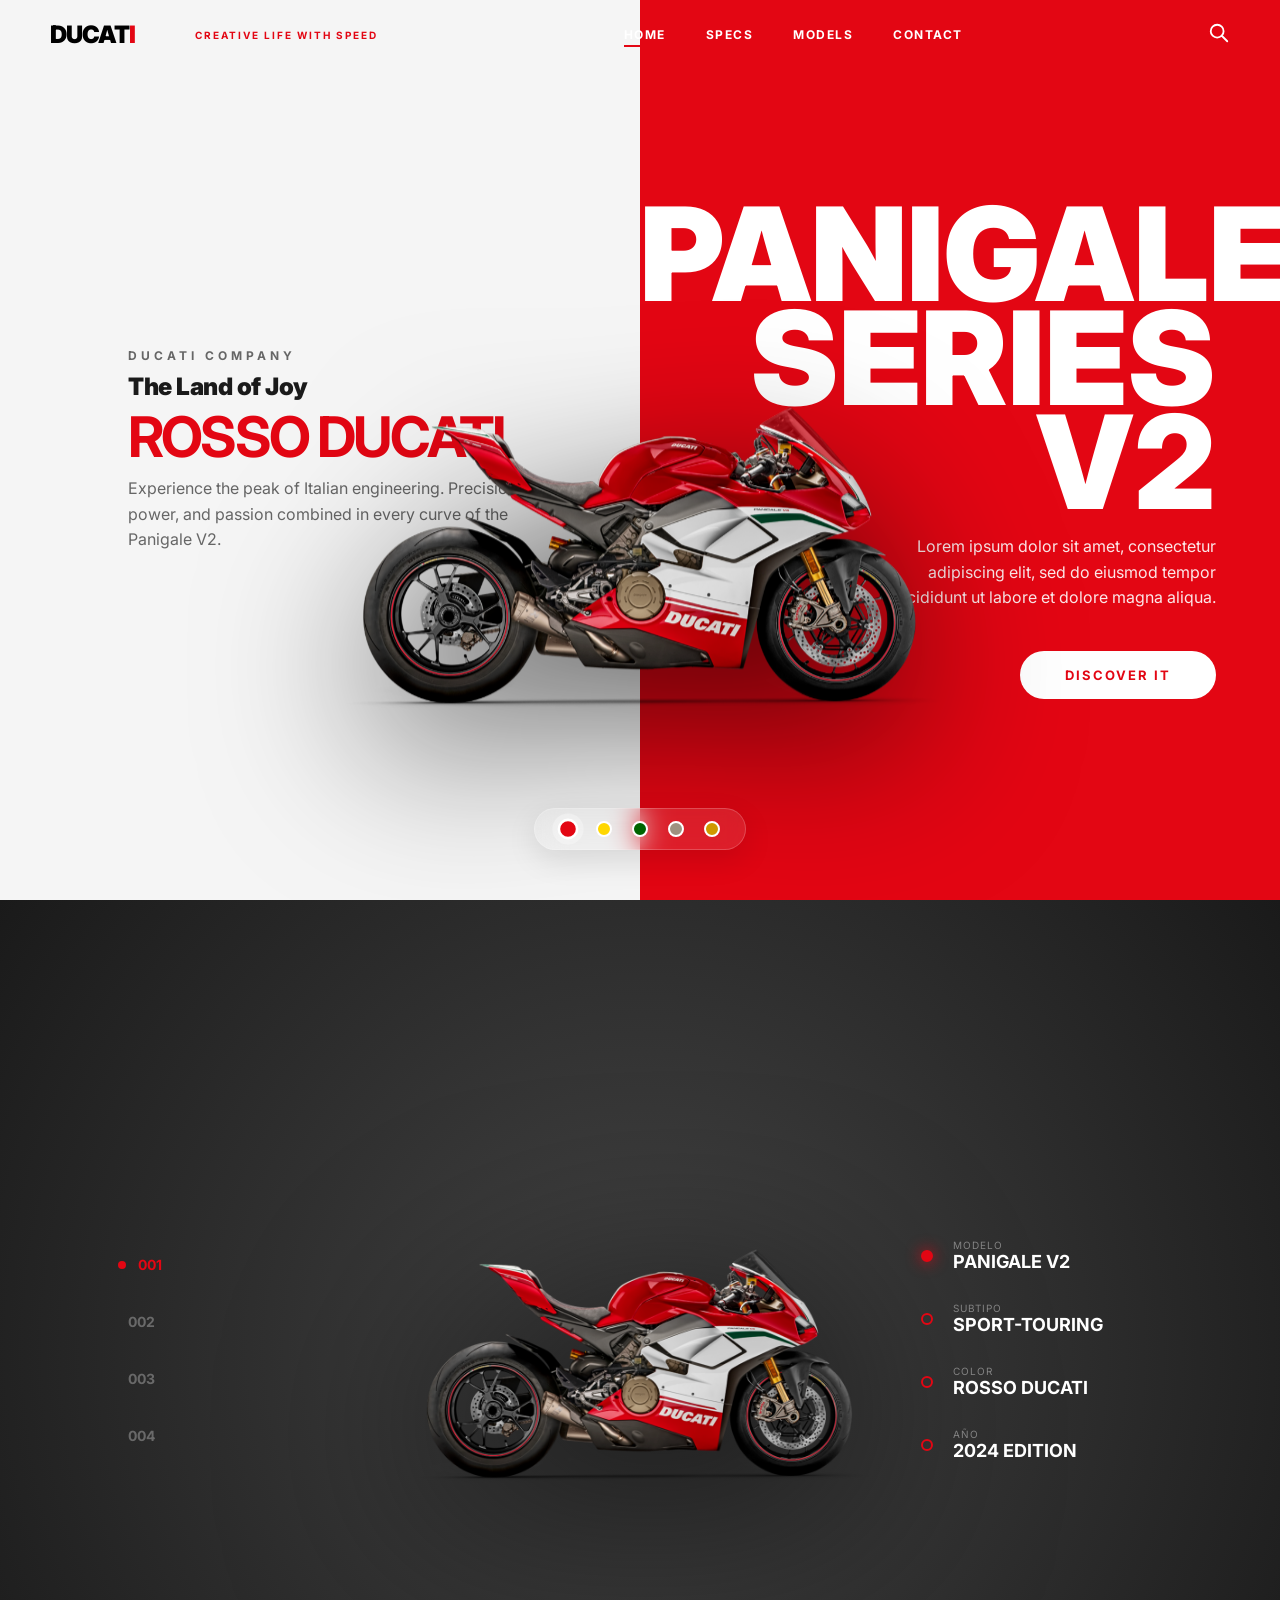
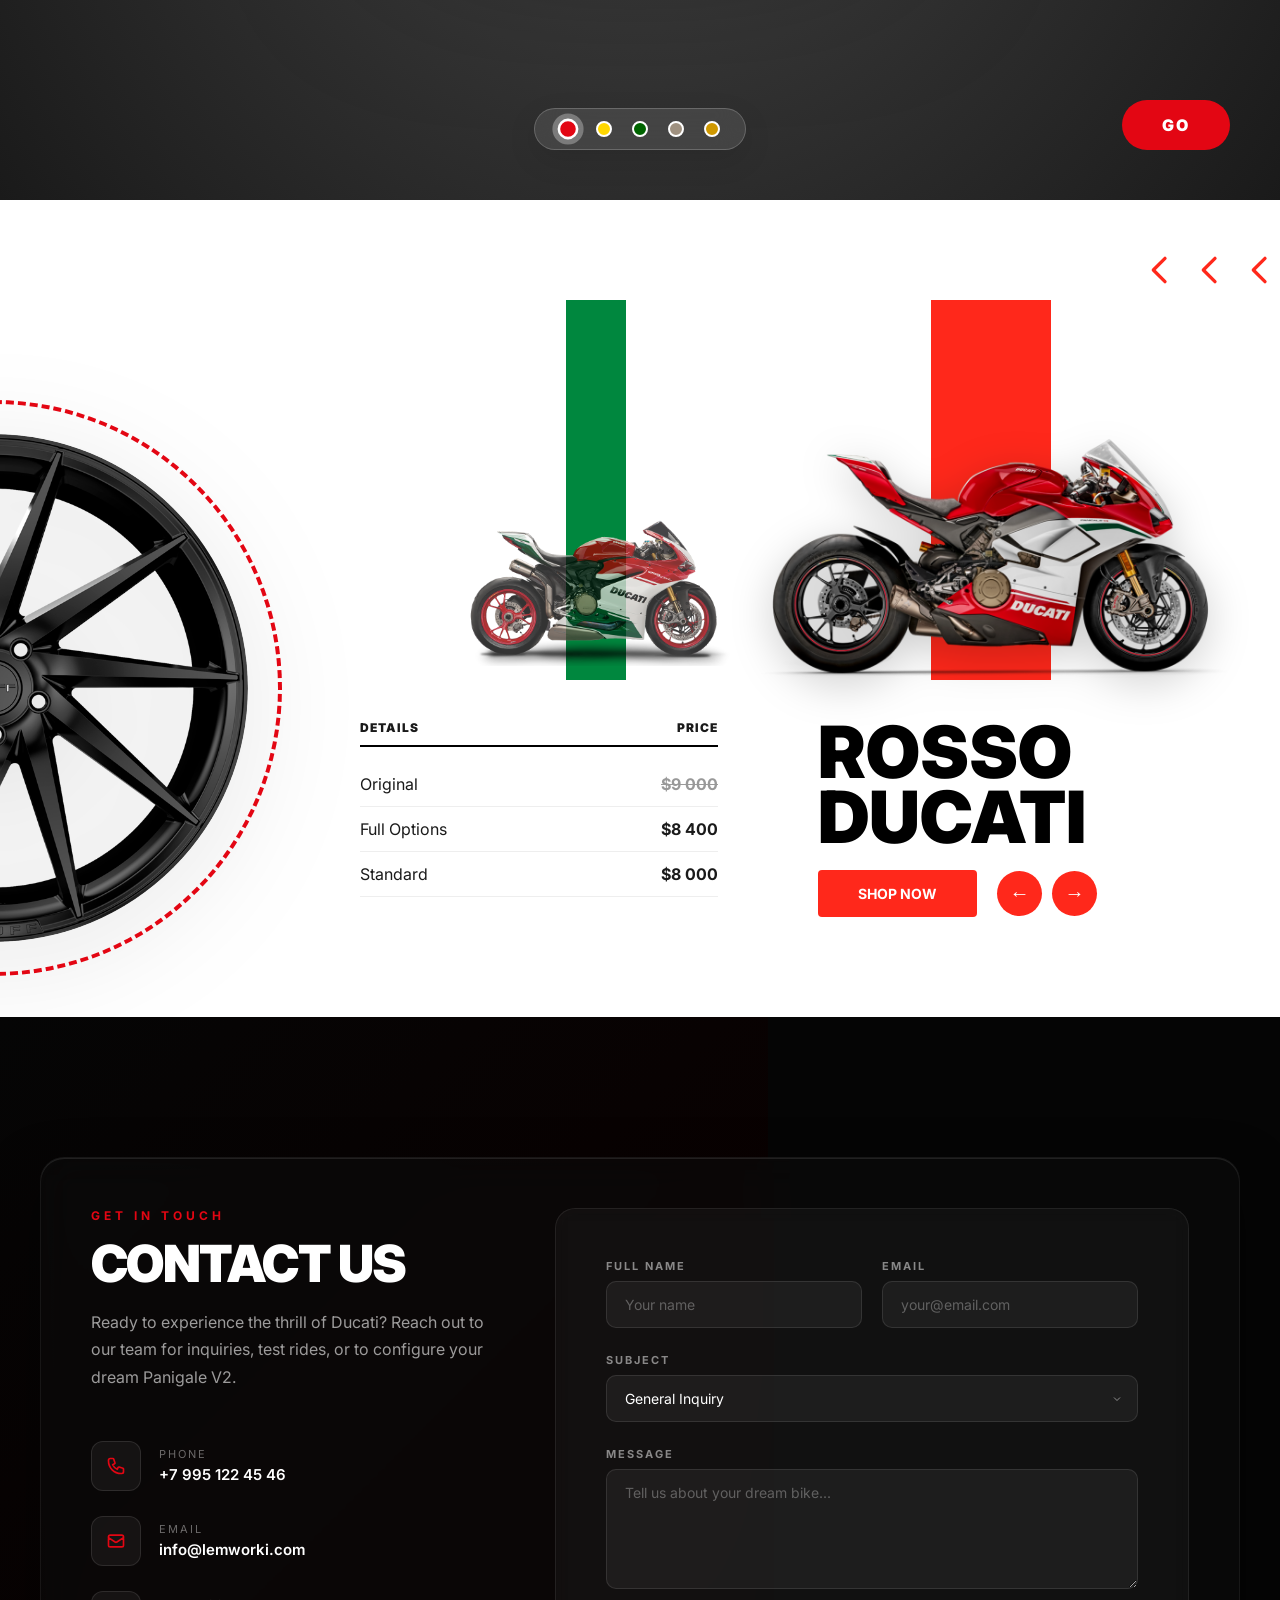
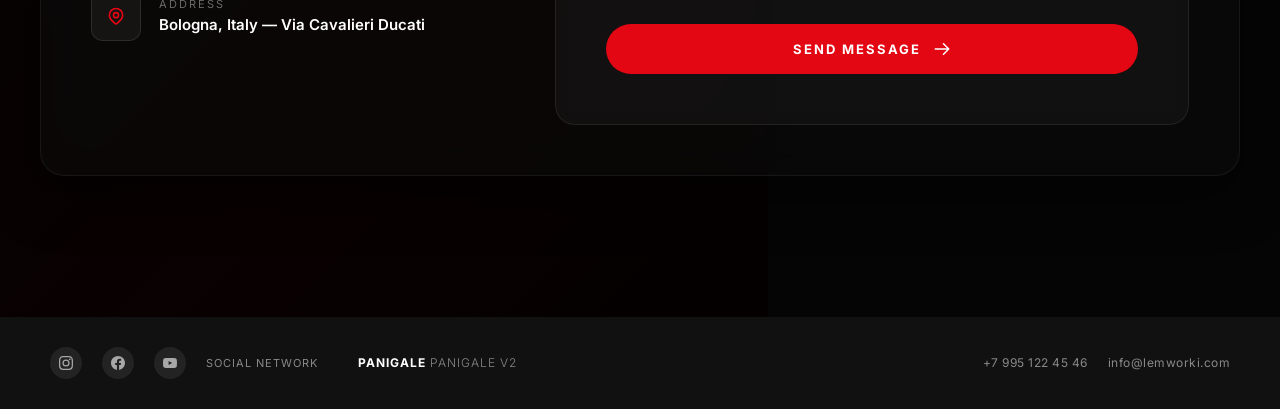
==== commit 4f8667be: "Fix the logo header" ====
--- a/index.html
+++ b/index.html
@@ -4,7 +4,7 @@
 <head>
     <meta charset="UTF-8">
     <meta name="viewport" content="width=device-width, initial-scale=1.0">
-    <title>DUCATI | Panigale V2 Color Studio</title>
+    <title>LEMWORK | Ducati Panigale V2 Color Studio</title>
     <link rel="stylesheet" href="style.css">
     <link href="https://fonts.googleapis.com/css2?family=Inter:wght@300;400;700;900&display=swap" rel="stylesheet">
 
@@ -14,8 +14,9 @@
 
     <!-- Navigation -->
     <nav id="main-nav">
+
         <div class="nav-left">
-            <div class="logo">LEMWORK<span id="logo-accent">I</span></div>
+            <div class="logo">DUCAT<span id="logo-accent">I</span></div>
             <div class="nav-tagline">Creative Life with SPEED</div>
         </div>
         <div class="nav-center">
--- a/style.css
+++ b/style.css
@@ -326,7 +326,7 @@
 /* Sound Progress Indicator */
 .sound-progress {
   position: absolute;
-  top: 90%;
+  top: 92%;
   left: 50%;
   transform: translateX(-50%);
   z-index: 200;
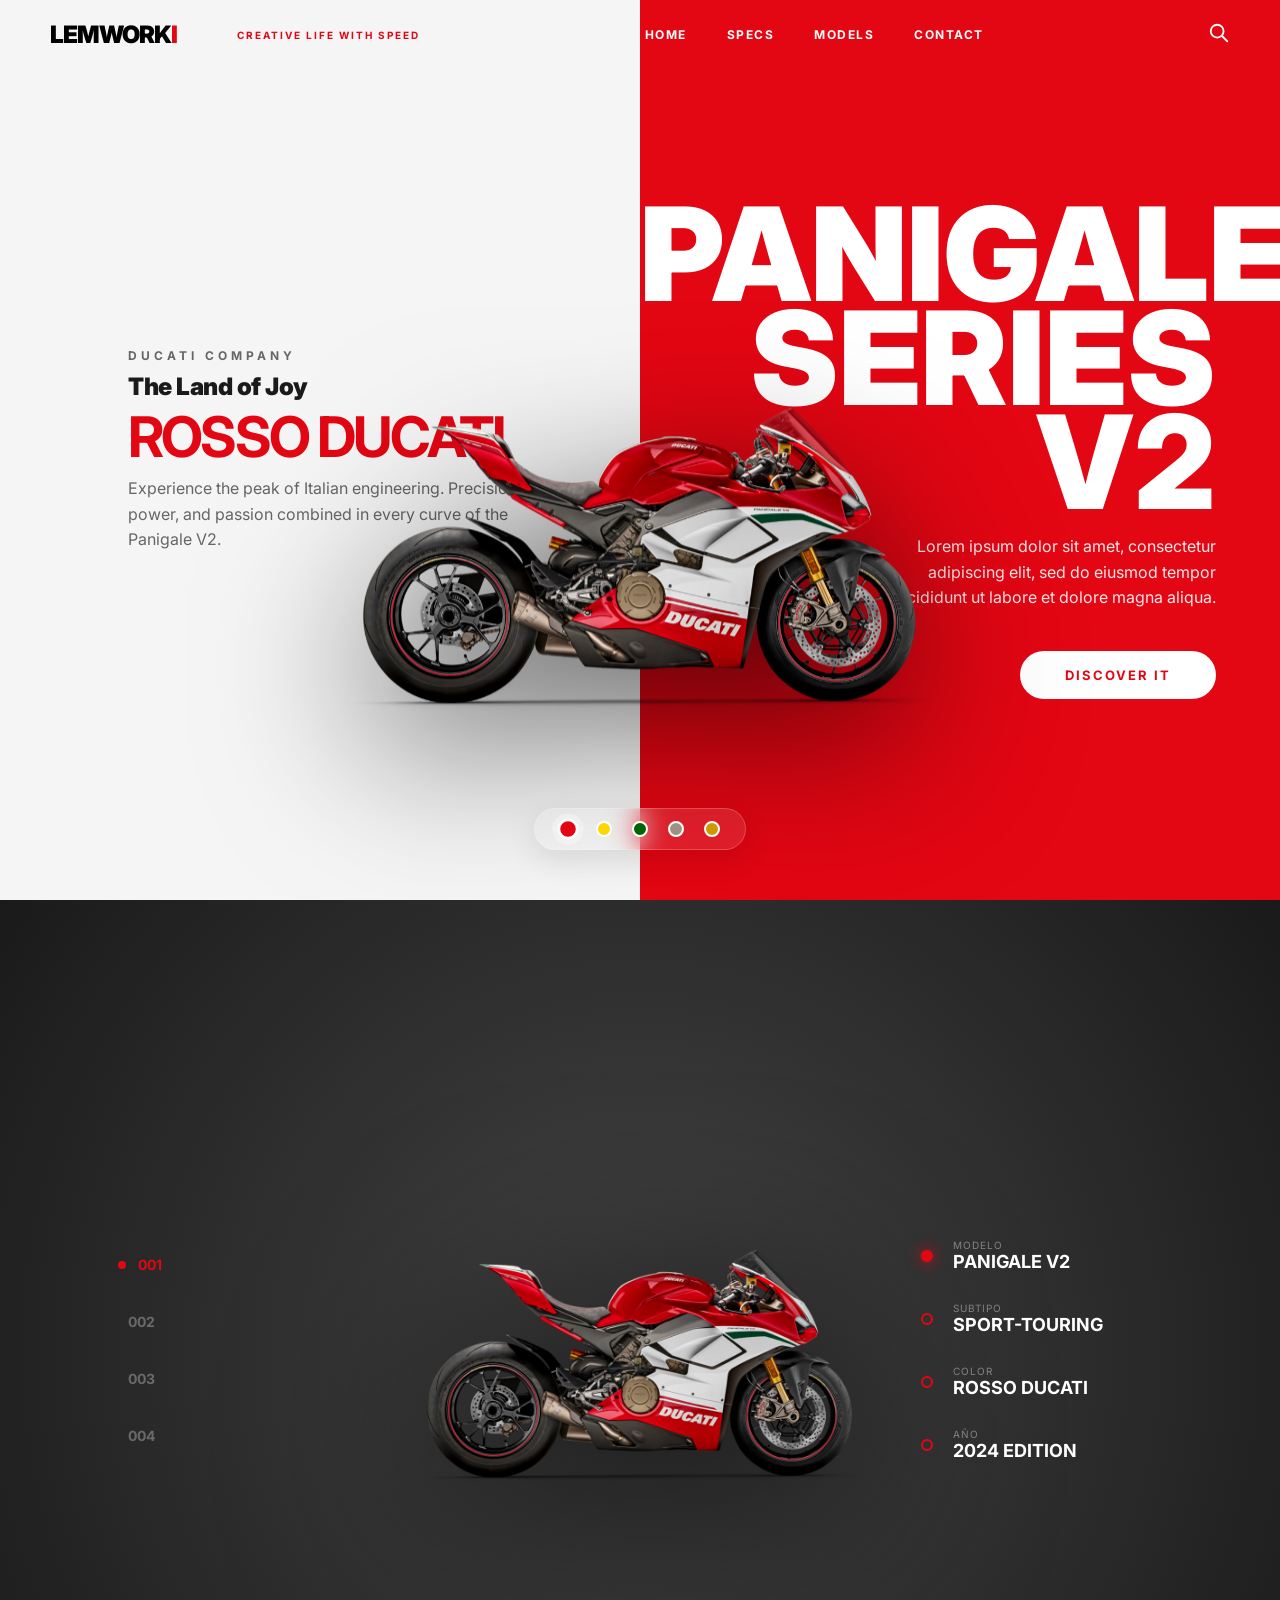
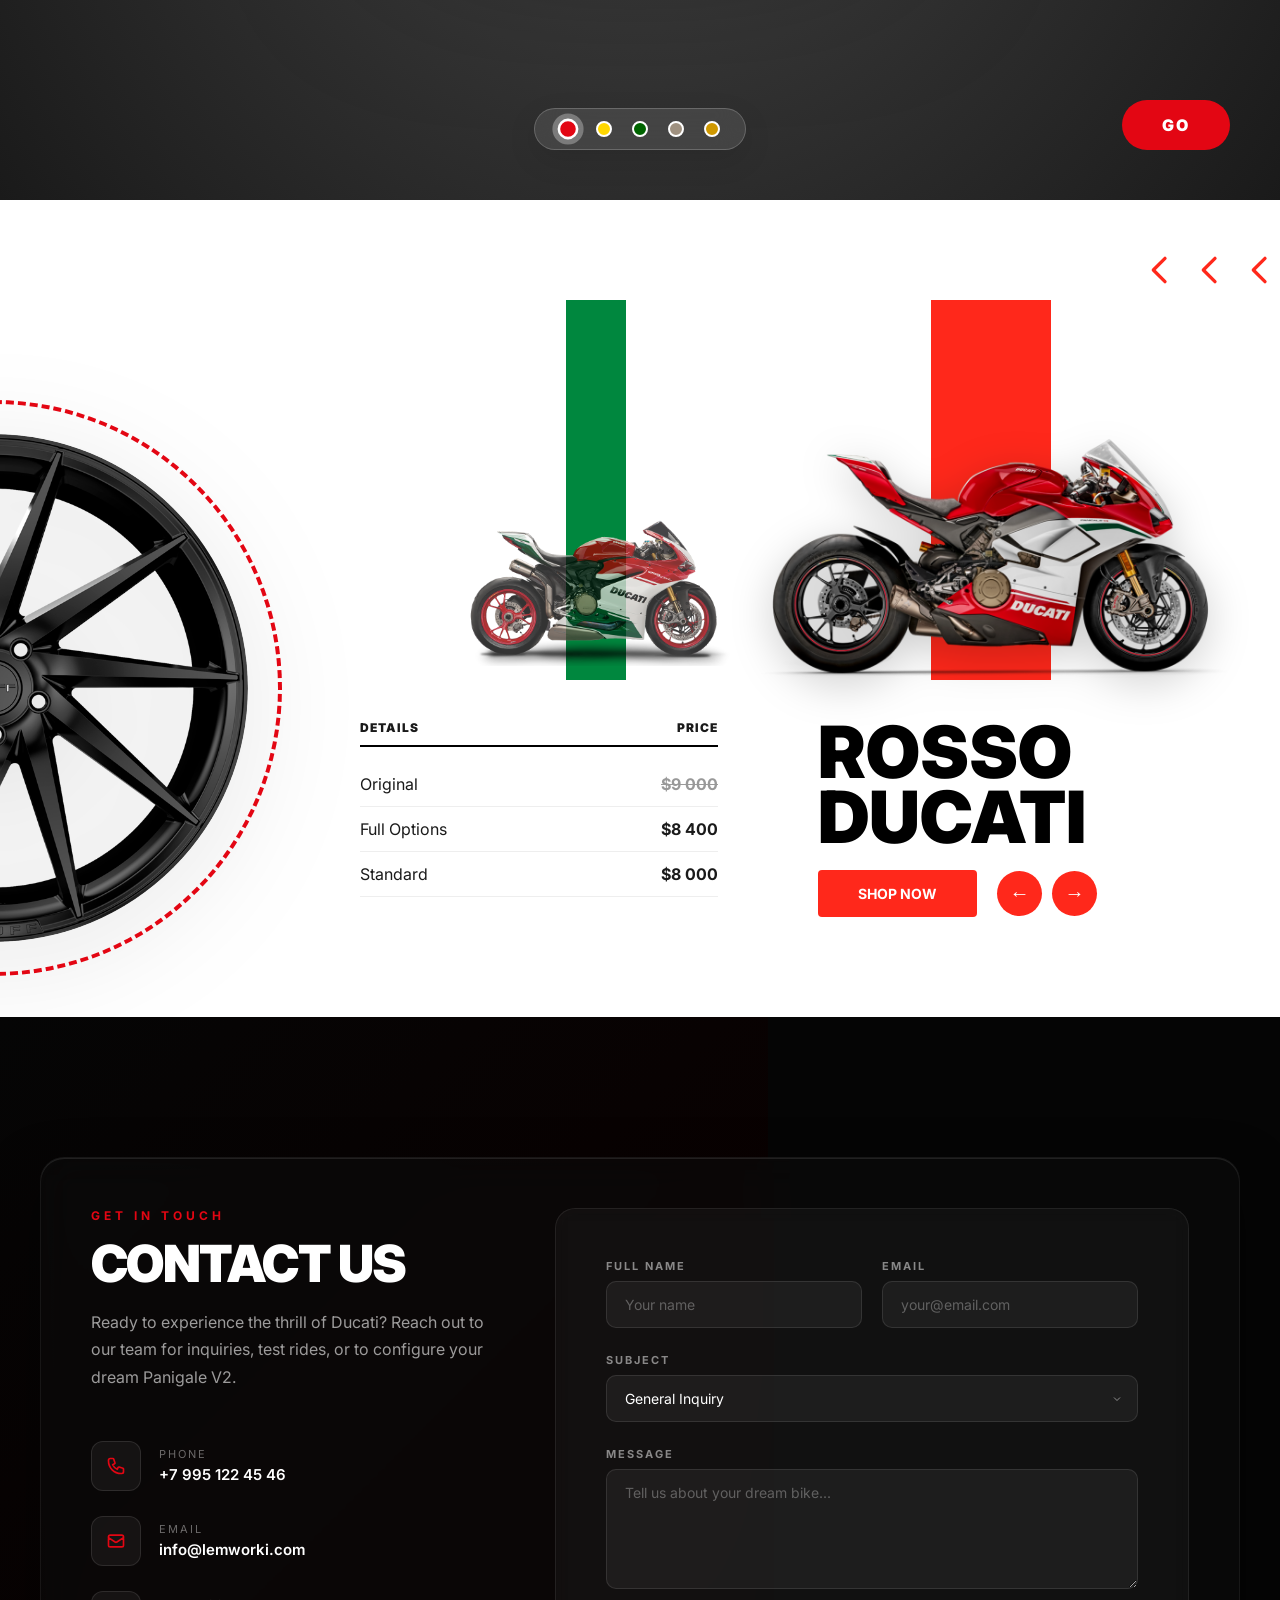
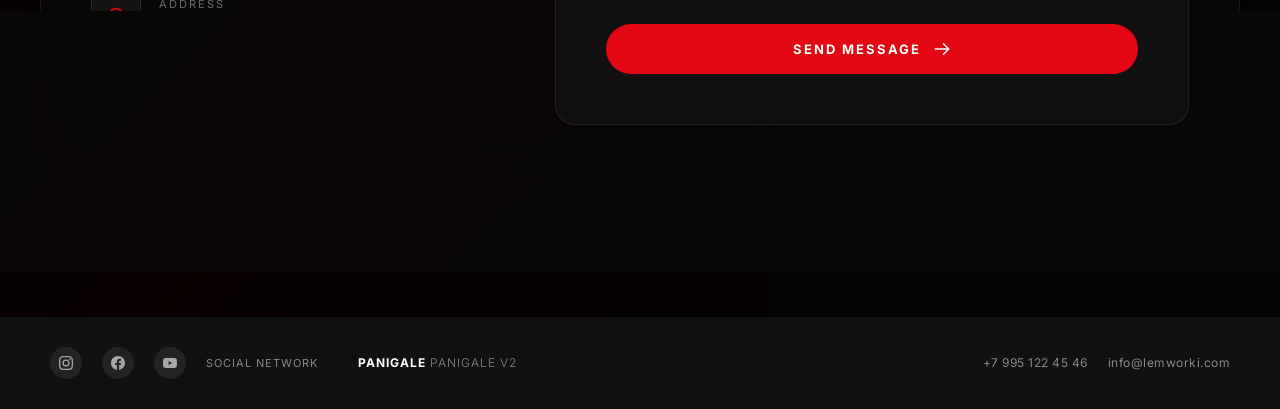
==== commit 7869ac76: "back to the old logo" ====
--- a/index.html
+++ b/index.html
@@ -16,7 +16,7 @@
     <nav id="main-nav">
 
         <div class="nav-left">
-            <div class="logo">DUCAT<span id="logo-accent">I</span></div>
+            <div class="logo">LEMWORK<span id="logo-accent">I</span></div>
             <div class="nav-tagline">Creative Life with SPEED</div>
         </div>
         <div class="nav-center">
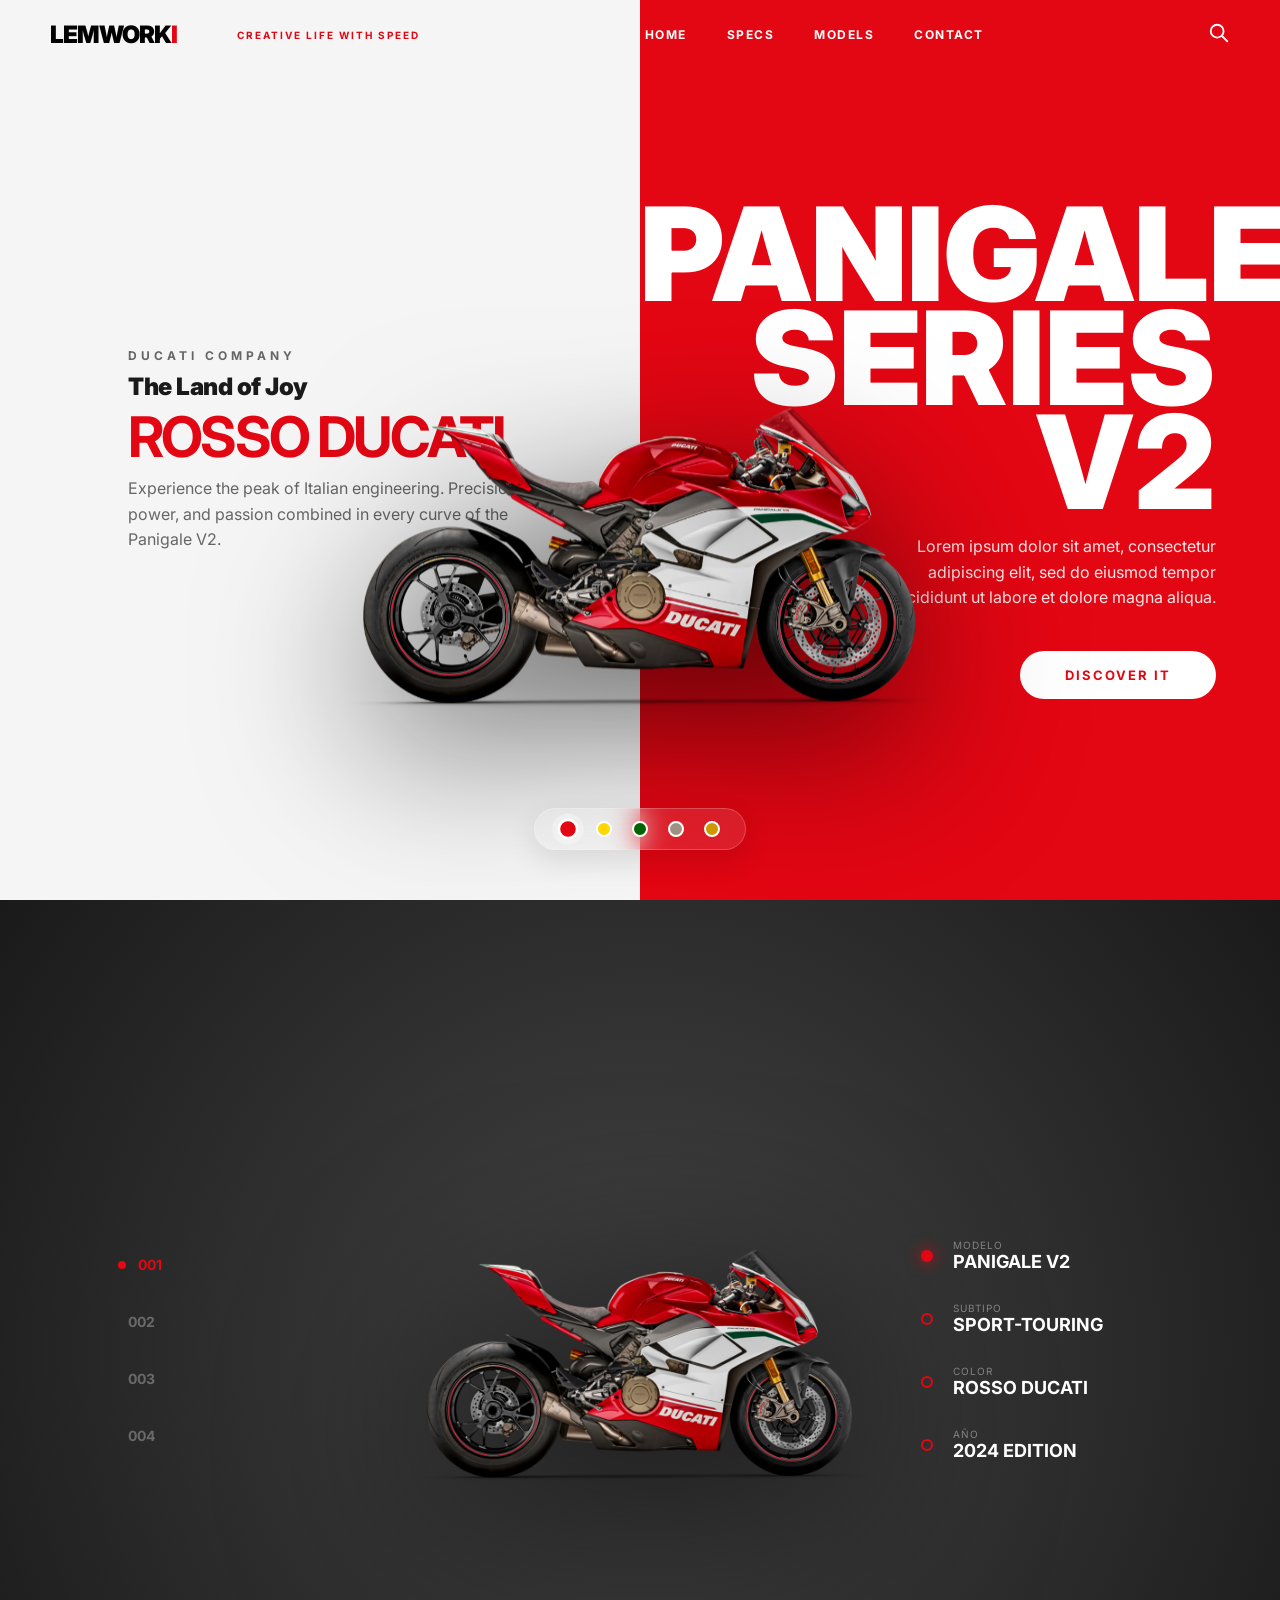
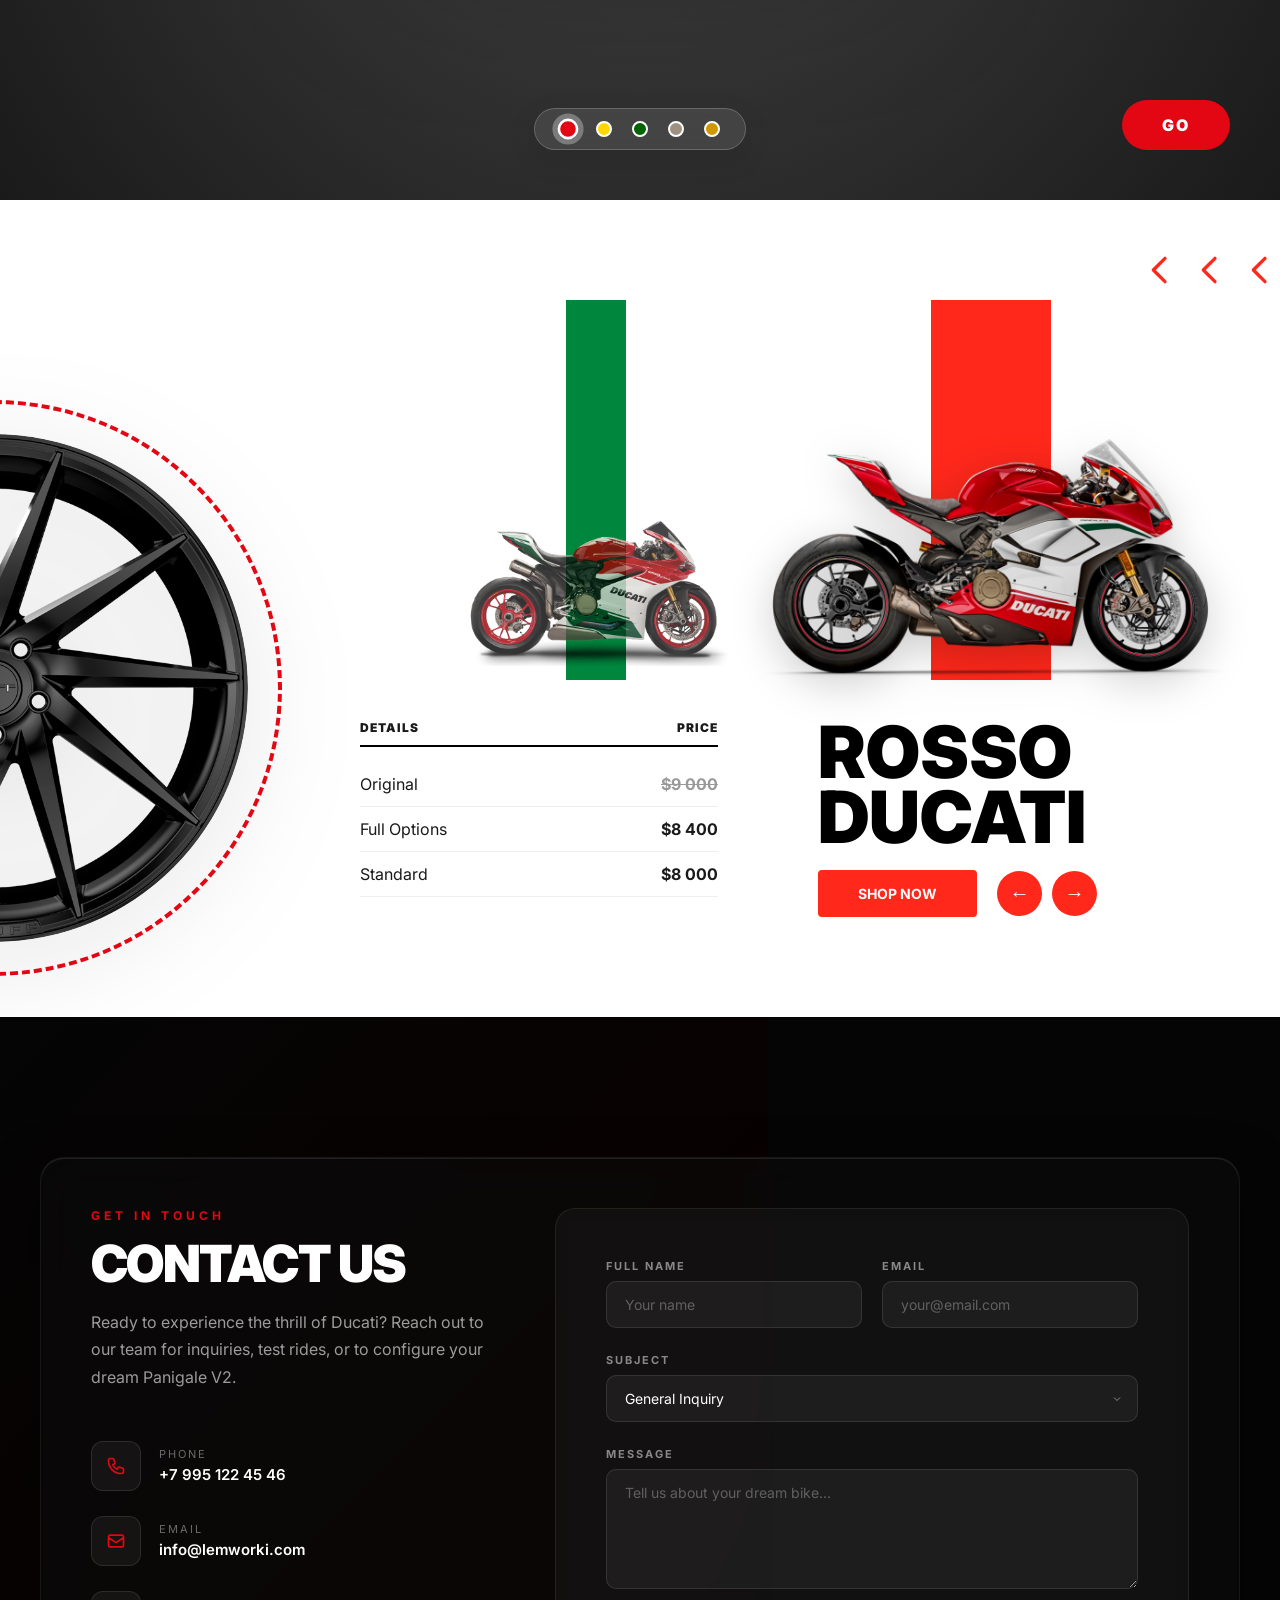
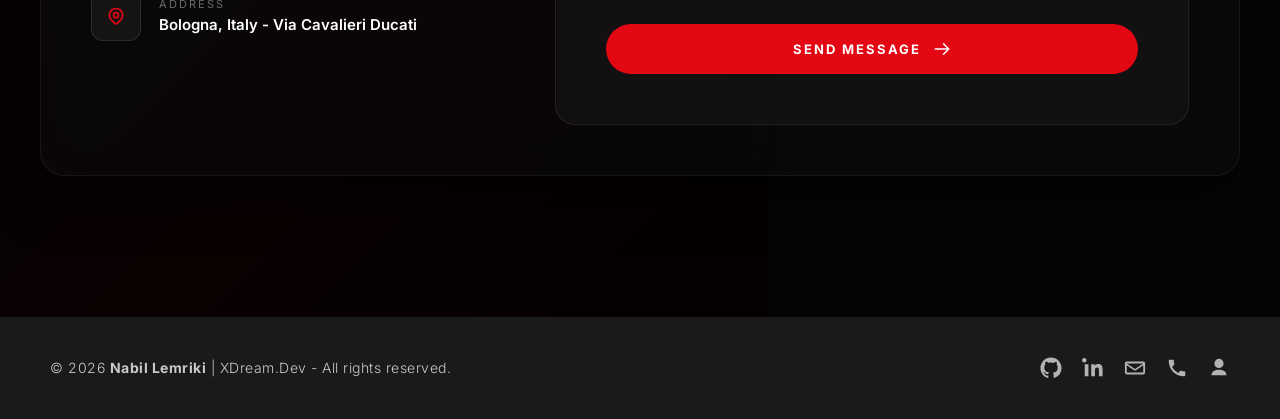
==== commit 86bae79f: "Footer links" ====
--- a/index.html
+++ b/index.html
@@ -324,7 +324,7 @@
                         </div>
                         <div class="contact-detail">
                             <span class="contact-label">Address</span>
-                            <span class="contact-value">Bologna, Italy — Via Cavalieri Ducati</span>
+                            <span class="contact-value">Bologna, Italy - Via Cavalieri Ducati</span>
                         </div>
                     </div>
                 </div>
@@ -370,31 +370,75 @@
 
     <!-- Footer -->
     <footer>
-        <div class="footer-left">
-            <div class="social-icon" title="Instagram">
-                <svg fill="currentColor" viewBox="0 0 24 24">
-                    <path
-                        d="M12 2.163c3.204 0 3.584.012 4.85.07 3.252.148 4.771 1.691 4.919 4.919.058 1.265.069 1.645.069 4.849 0 3.205-.012 3.584-.069 4.849-.149 3.225-1.664 4.771-4.919 4.919-1.266.058-1.644.07-4.85.07-3.204 0-3.584-.012-4.849-.07-3.26-.149-4.771-1.699-4.919-4.92-.058-1.265-.07-1.644-.07-4.849 0-3.204.013-3.583.07-4.849.149-3.227 1.664-4.771 4.919-4.919 1.266-.057 1.645-.069 4.849-.069zM12 0C8.741 0 8.333.014 7.053.072 2.695.272.273 2.69.073 7.052.014 8.333 0 8.741 0 12c0 3.259.014 3.668.072 4.948.2 4.358 2.618 6.78 6.98 6.98C8.333 23.986 8.741 24 12 24c3.259 0 3.668-.014 4.948-.072 4.354-.2 6.782-2.618 6.979-6.98.059-1.28.073-1.689.073-4.948 0-3.259-.014-3.667-.072-4.947-.196-4.354-2.617-6.78-6.979-6.98C15.668.014 15.259 0 12 0zm0 5.838a6.162 6.162 0 100 12.324 6.162 6.162 0 000-12.324zM12 16a4 4 0 110-8 4 4 0 010 8zm6.406-11.845a1.44 1.44 0 100 2.881 1.44 1.44 0 000-2.881z" />
-                </svg>
-            </div>
-            <div class="social-icon" title="Facebook">
-                <svg fill="currentColor" viewBox="0 0 24 24">
-                    <path
-                        d="M24 12.073c0-6.627-5.373-12-12-12s-12 5.373-12 12c0 5.99 4.388 10.954 10.125 11.854v-8.385H7.078v-3.47h3.047V9.43c0-3.007 1.792-4.669 4.533-4.669 1.312 0 2.686.235 2.686.235v2.953H15.83c-1.491 0-1.956.925-1.956 1.874v2.25h3.328l-.532 3.47h-2.796v8.385C19.612 23.027 24 18.062 24 12.073z" />
-                </svg>
-            </div>
-            <div class="social-icon" title="YouTube">
-                <svg fill="currentColor" viewBox="0 0 24 24">
-                    <path
-                        d="M23.498 6.186a3.016 3.016 0 00-2.122-2.136C19.505 3.545 12 3.545 12 3.545s-7.505 0-9.377.505A3.017 3.017 0 00.502 6.186C0 8.07 0 12 0 12s0 3.93.502 5.814a3.016 3.016 0 002.122 2.136c1.871.505 9.376.505 9.376.505s7.505 0 9.377-.505a3.015 3.015 0 002.122-2.136C24 15.93 24 12 24 12s0-3.93-.502-5.814zM9.545 15.568V8.432L15.818 12l-6.273 3.568z" />
-                </svg>
-            </div>
-            <span class="footer-social-text">Social Network</span>
-            <span class="footer-model">PANIGALE <span class="footer-model-light">PANIGALE V2</span></span>
-        </div>
-        <div class="footer-right">
-            <span>+7 995 122 45 46</span>
-            <span>info@lemworki.com</span>
+        <div class="footer-container">
+            <div class="footer-credits">
+                © 2026
+                <strong>Nabil Lemriki</strong>
+                <span>|</span>
+                XDream.Dev -
+                <a href="https://www.lemriki.me" target="_blank" rel="noopener noreferrer" class="footer-credit-link"
+                    title="Visit lemriki.me">
+                    All rights reserved.
+                </a>
+            </div>
+            <div class="footer-links">
+
+                <!-- Github -->
+                <a href="https://github.com/XDream-Dev" target="_blank" rel="noopener noreferrer" class="footer-link"
+                    title="GitHub">
+
+                    <svg viewBox="0 0 24 24" aria-hidden="true">
+                        <path fill="currentColor"
+                            d="M12 .5C5.648.5.5 5.648.5 12c0 5.084 3.292 9.387 7.862 10.91.575.106.785-.249.785-.554v-2.17c-3.198.696-3.873-1.54-3.873-1.54-.523-1.33-1.277-1.684-1.277-1.684-1.044-.714.079-.7.079-.7 1.155.082 1.763 1.186 1.763 1.186 1.026 1.758 2.69 1.25 3.345.956.103-.743.401-1.25.73-1.538-2.552-.29-5.236-1.276-5.236-5.68 0-1.255.45-2.282 1.186-3.087-.119-.29-.514-1.458.113-3.04 0 0 .967-.31 3.168 1.18A11.02 11.02 0 0112 6.03a11.04 11.04 0 012.885.389c2.2-1.49 3.166-1.18 3.166-1.18.629 1.582.234 2.75.115 3.04.738.805 1.184 1.832 1.184 3.087 0 4.415-2.688 5.387-5.248 5.672.413.355.781 1.054.781 2.124v3.147c0 .308.207.666.79.553A11.51 11.51 0 0023.5 12C23.5 5.648 18.352.5 12 .5z" />
+                    </svg>
+
+                </a>
+
+                <!-- LinkedIn -->
+                <a href="https://www.linkedin.com/in/nabil-lemriki" target="_blank" rel="noopener noreferrer"
+                    class="footer-link" title="LinkedIn">
+
+                    <svg viewBox="0 0 24 24" aria-hidden="true">
+                        <path fill="currentColor"
+                            d="M4.98 3.5A2.48 2.48 0 102.5 6a2.48 2.48 0 002.48-2.5zM3 8h4v13H3zm7 0h3.83v1.78h.05c.53-1 1.84-2.05 3.79-2.05 4.05 0 4.8 2.67 4.8 6.13V21h-4v-6.12c0-1.46-.03-3.34-2.03-3.34-2.04 0-2.35 1.6-2.35 3.23V21h-4z" />
+                    </svg>
+
+                </a>
+
+                <!-- Email -->
+                <a href="mailto:nabil.lemriki@gmail.com?subject=Portfolio%20Contact" class="footer-link"
+                    title="nabil.lemriki@gmail.com" aria-label="Send an email to nabil.lemriki@gmail.com">
+
+                    <svg viewBox="0 0 24 24" aria-hidden="true">
+                        <path fill="currentColor"
+                            d="M3 5a2 2 0 00-2 2v10a2 2 0 002 2h18a2 2 0 002-2V7a2 2 0 00-2-2H3zm0 2h18l-9 6L3 7zm0 10V9l8.4 5.6a1 1 0 001.2 0L21 9v8H3z" />
+                    </svg>
+
+                </a>
+
+                <!-- Phone -->
+                <a href="tel:+212637101785" class="footer-link" title="+212 637 101 785"
+                    aria-label="Call +212 637 101 785">
+
+                    <svg viewBox="0 0 24 24" aria-hidden="true">
+                        <path fill="currentColor"
+                            d="M6.62 10.79a15.53 15.53 0 006.59 6.59l2.2-2.2a1 1 0 011.01-.24c1.12.37 2.33.56 3.58.56a1 1 0 011 1V20a1 1 0 01-1 1C10.3 21 3 13.7 3 4a1 1 0 011-1h3.5a1 1 0 011 1c0 1.25.19 2.46.56 3.58a1 1 0 01-.24 1.01l-2.2 2.2z" />
+                    </svg>
+
+                </a>
+
+                <!-- Portfolio -->
+                <a href="https://lemriki.me" target="_blank" rel="noopener noreferrer" class="footer-link"
+                    title="About the Developer" aria-label="About the Developer">
+
+                    <svg viewBox="0 0 24 24" aria-hidden="true">
+                        <path fill="currentColor"
+                            d="M12 12a5 5 0 1 0-5-5 5 5 0 0 0 5 5zm0 2c-4.42 0-8 2.24-8 5v1h16v-1c0-2.76-3.58-5-8-5z" />
+                    </svg>
+
+                </a>
+
+            </div>
         </div>
     </footer>
 
--- a/style.css
+++ b/style.css
@@ -1738,6 +1738,148 @@
 }
 
 /* ============================================
+   FOOTER - CREDITS
+   ============================================ */
+
+footer {
+  background: var(--deep-black);
+  color: var(--off-white);
+  padding: 40px 50px;
+  display: flex;
+  justify-content: center;
+  align-items: center;
+  font-size: 14px;
+}
+
+.footer-container {
+  display: flex;
+  justify-content: space-between;
+  align-items: center;
+  width: 100%;
+  max-width: 1200px;
+  gap: 20px;
+}
+
+.footer-credits {
+  font-weight: 300;
+  opacity: 0.8;
+  letter-spacing: 0.5px;
+}
+
+.footer-links {
+  display: flex;
+  gap: 20px;
+  align-items: center;
+}
+
+.footer-link {
+  color: var(--off-white);
+  transition: var(--transition-fast);
+  opacity: 0.7;
+}
+
+.footer-link:hover {
+  opacity: 1;
+  color: var(--theme-color);
+  transform: translateY(-2px);
+}
+
+@media (max-width: 768px) {
+  .footer-container {
+    flex-direction: column;
+    text-align: center;
+    gap: 30px;
+  }
+
+  .footer-links {
+    justify-content: center;
+  }
+}
+
+.footer-link {
+  position: relative;
+  display: flex;
+  align-items: center;
+  justify-content: center;
+}
+
+.footer-link svg {
+  width: 22px;
+  height: 22px;
+  display: block;
+  fill: currentColor;
+}
+
+/* Tooltip */
+
+.footer-link::after {
+  content: attr(title);
+
+  position: absolute;
+
+  bottom: 135%;
+  left: 50%;
+
+  transform: translateX(-50%) translateY(8px);
+
+  white-space: nowrap;
+
+  background: #181818;
+
+  color: #fff;
+
+  padding: 8px 12px;
+
+  border-radius: 8px;
+
+  font-size: 11px;
+
+  letter-spacing: 0.5px;
+
+  opacity: 0;
+  visibility: hidden;
+
+  transition: 0.25s;
+
+  pointer-events: none;
+
+  box-shadow: 0 10px 25px rgba(0, 0, 0, 0.35);
+}
+
+.footer-link:hover::after {
+  opacity: 1;
+  visibility: visible;
+  transform: translateX(-50%) translateY(0);
+}
+
+.footer-credit-link {
+  color: inherit;
+  text-decoration: none;
+  position: relative;
+  transition: var(--transition-fast);
+}
+
+.footer-credit-link::after {
+  content: "";
+  position: absolute;
+  left: 0;
+  bottom: -2px;
+  width: 0;
+  height: 1px;
+  background: var(--theme-color);
+  transition: width 0.35s ease;
+}
+
+.footer-credit-link:hover {
+  color: var(--theme-color);
+  opacity: 1;
+}
+
+.footer-credit-link:hover::after {
+  width: 100%;
+}
+
+/* ============================================
    RESPONSIVE DESIGN
    ============================================ */
 
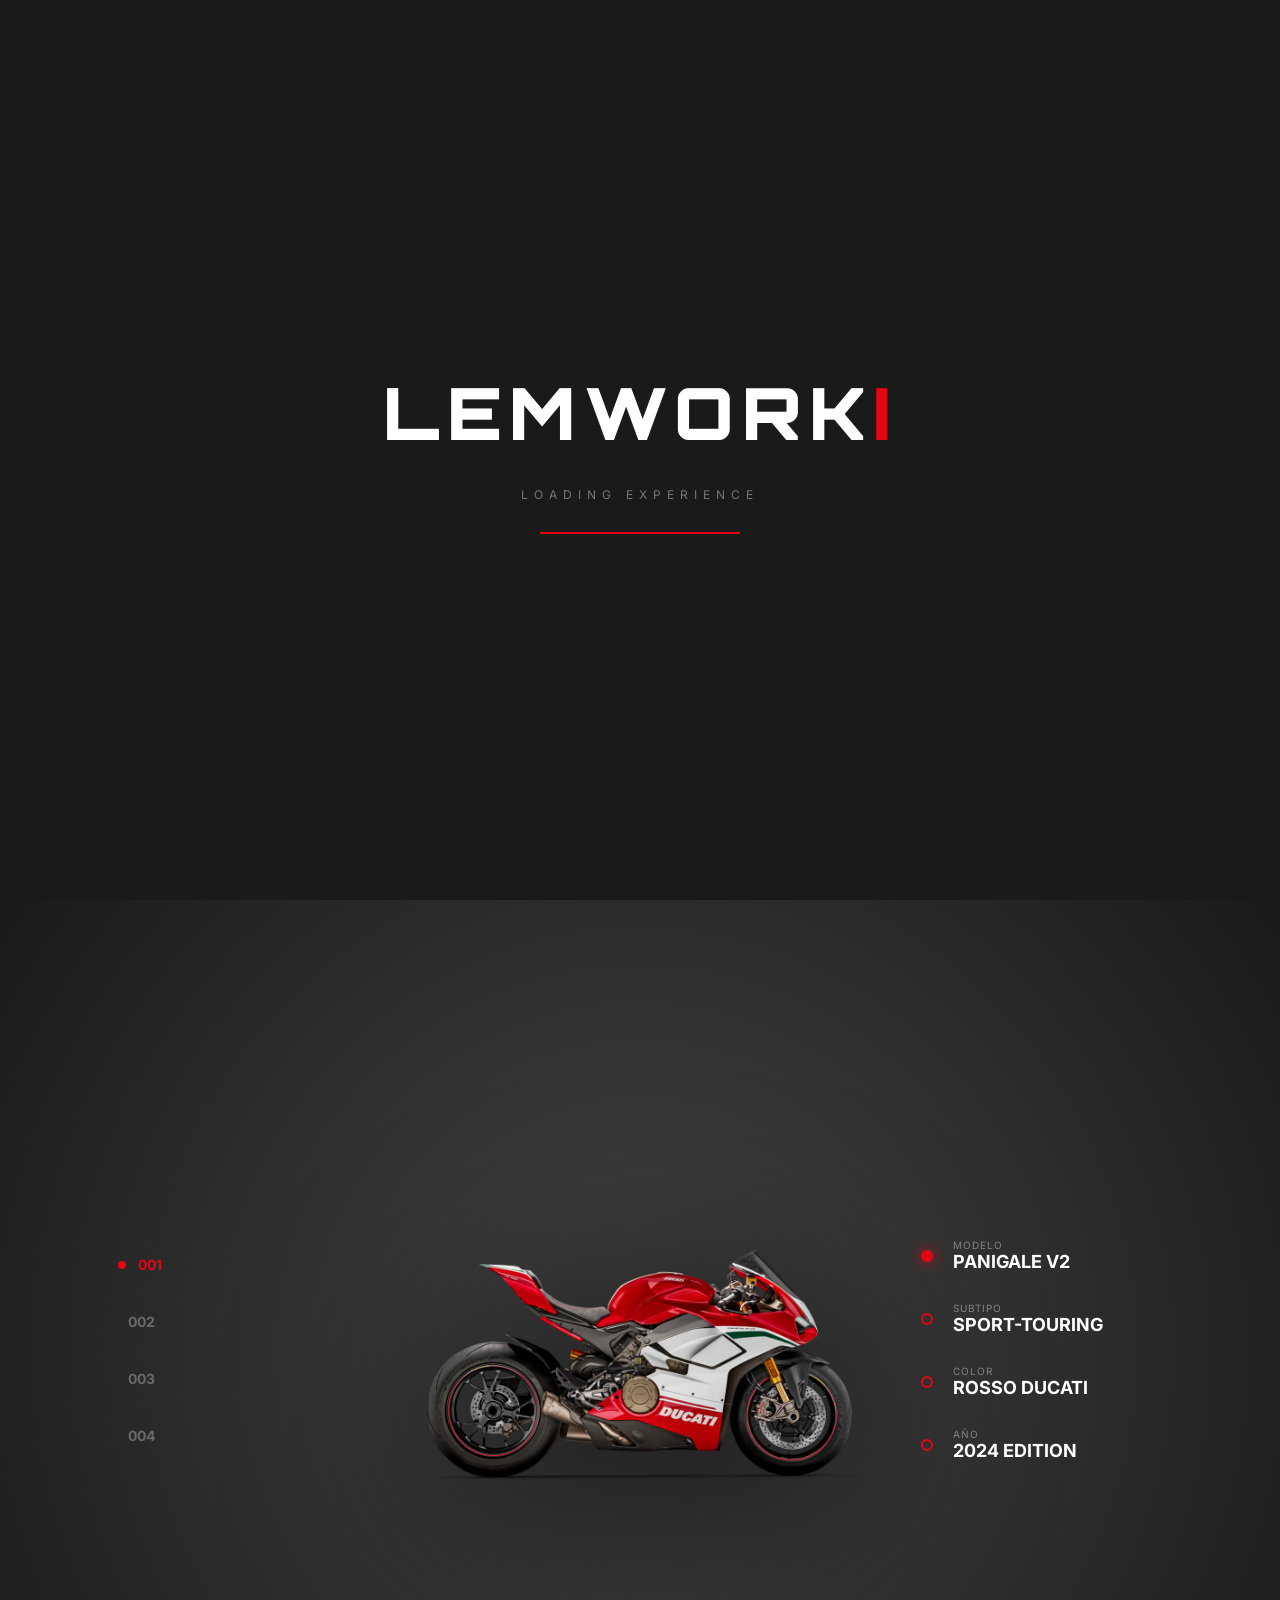
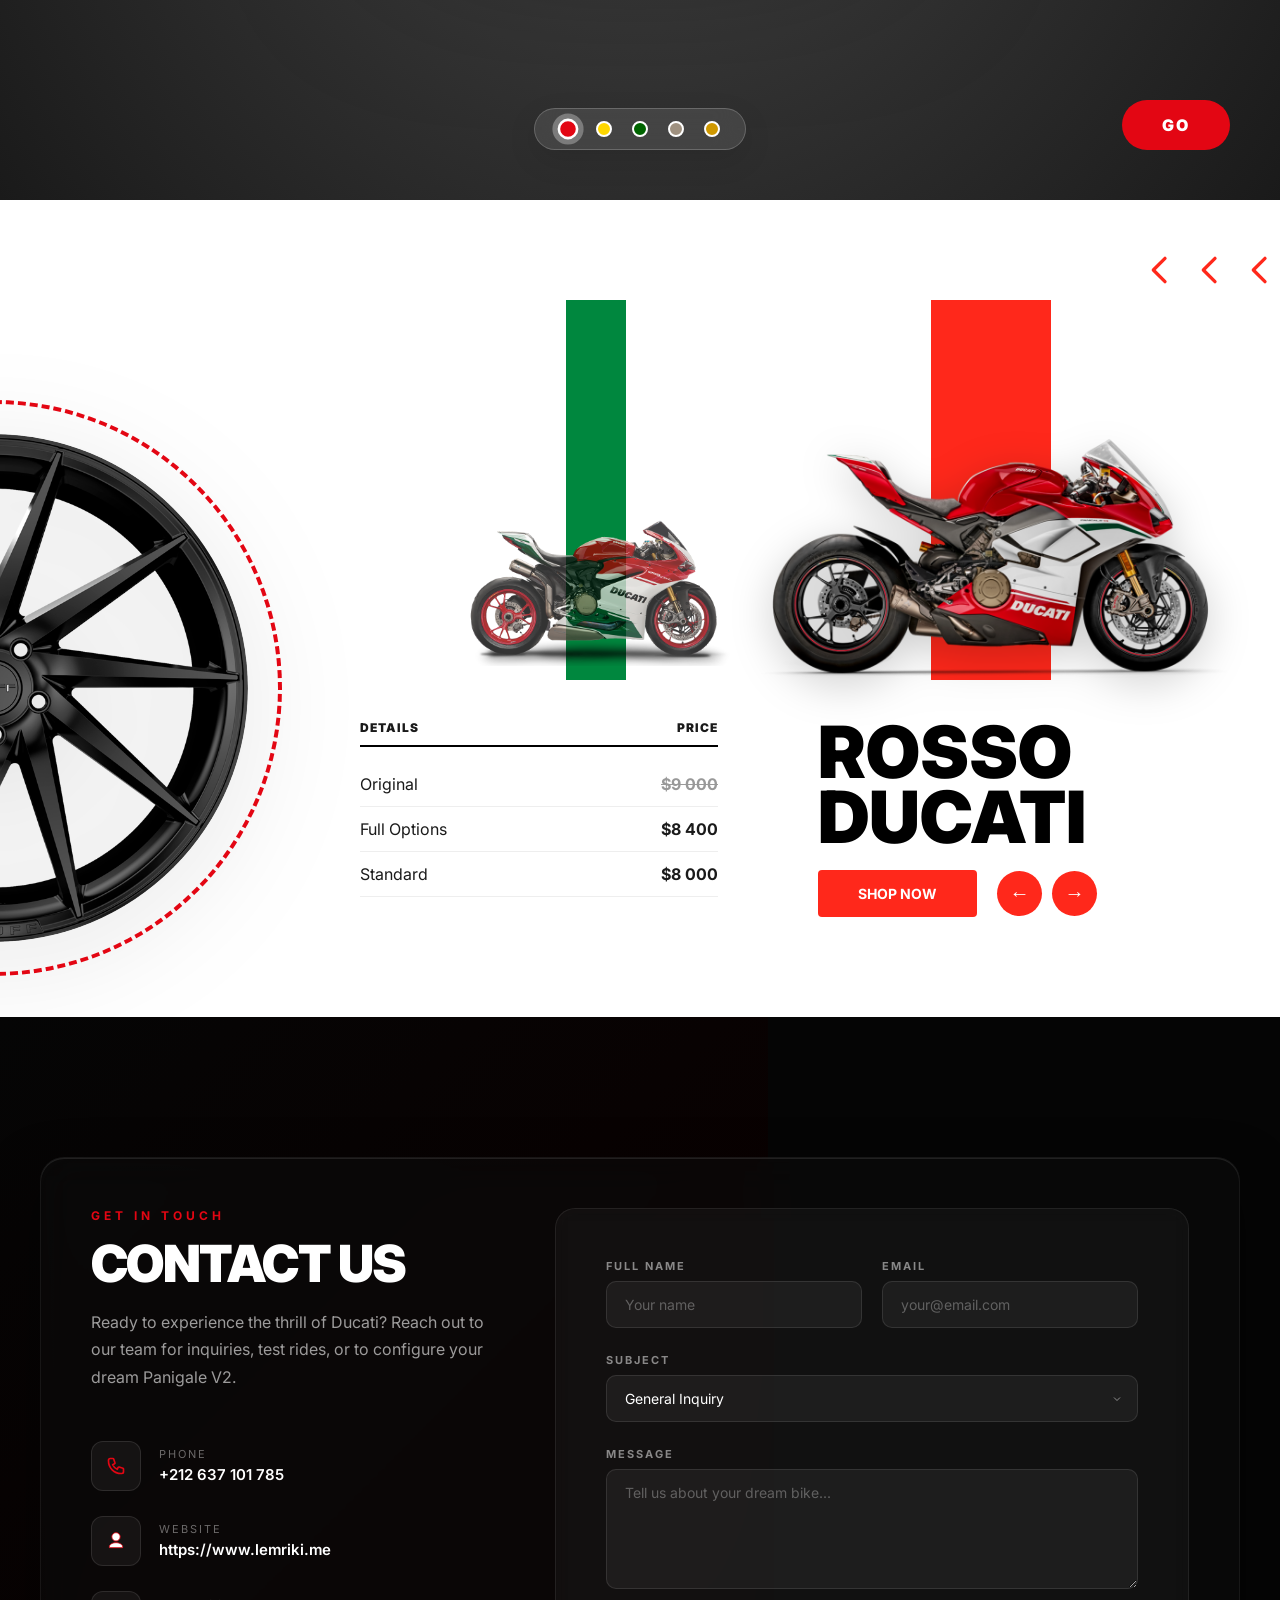
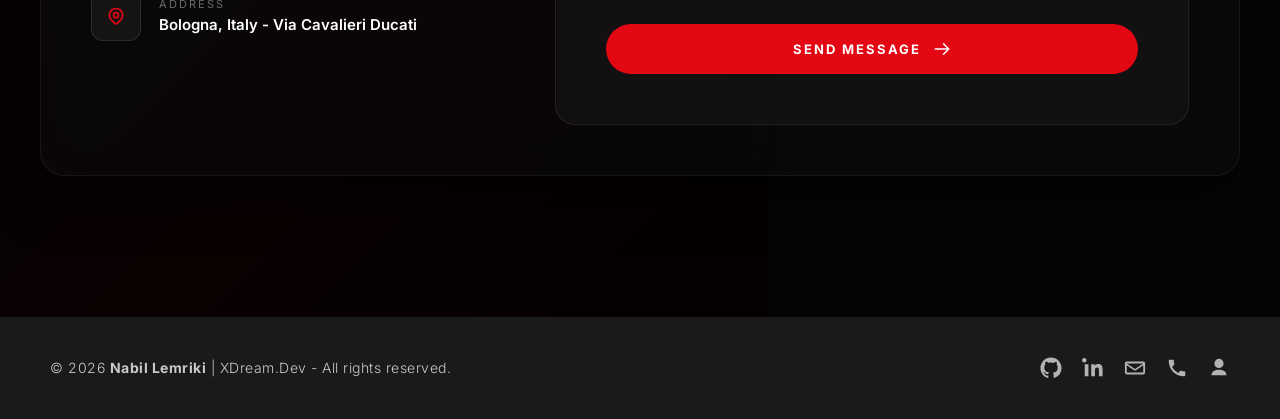
==== commit be8545f6: "Adding product and fixng the product page plus fixing the color and sections psotions css" ====
--- a/index.html
+++ b/index.html
@@ -6,11 +6,21 @@
     <meta name="viewport" content="width=device-width, initial-scale=1.0">
     <title>LEMWORK | Ducati Panigale V2 Color Studio</title>
     <link rel="stylesheet" href="style.css">
+
     <link href="https://fonts.googleapis.com/css2?family=Inter:wght@300;400;700;900&display=swap" rel="stylesheet">
 
 </head>
 
 <body>
+
+    <!-- Intro Animation Overlay -->
+    <div class="intro-overlay" id="intro-overlay">
+        <div class="intro-logo">LEMWORK<span>I</span></div>
+        <div class="intro-subtitle">Loading Experience</div>
+        <div class="intro-progress">
+            <div class="intro-progress-bar"></div>
+        </div>
+    </div>
 
     <!-- Navigation -->
     <nav id="main-nav">
@@ -264,7 +274,8 @@
                 <div class="action-cta">
                     <h2 class="cta-title" id="cta-title">Rosso Ducati</h2>
                     <div class="cta-controls">
-                        <a href="rosso-ducati.html" class="shop-btn" id="shop-now-btn" data-current="Rosso Ducati">Shop
+                        <a href="product.html?model=rosso-ducati" class="shop-btn" id="shop-now-btn"
+                            data-current="Rosso Ducati">Shop
                             Now</a>
                         <div class="nav-circles">
                             <button class="nav-circle" onclick="cycleMoto(-1)">&#8592;</button>
@@ -296,20 +307,19 @@
                         </div>
                         <div class="contact-detail">
                             <span class="contact-label">Phone</span>
-                            <span class="contact-value">+7 995 122 45 46</span>
+                            <span class="contact-value">+212 637 101 785</span>
                         </div>
                     </div>
                     <div class="contact-item">
                         <div class="contact-icon">
-                            <svg fill="none" stroke="currentColor" viewBox="0 0 24 24">
-                                <path stroke-linecap="round" stroke-linejoin="round" stroke-width="2"
-                                    d="M3 8l7.89 5.26a2 2 0 002.22 0L21 8M5 19h14a2 2 0 002-2V7a2 2 0 00-2-2H5a2 2 0 00-2 2v10a2 2 0 002 2z">
-                                </path>
+                            <svg viewBox="0 0 24 24" aria-hidden="true">
+                                <path fill="currentColor"
+                                    d="M12 12a5 5 0 1 0-5-5 5 5 0 0 0 5 5zm0 2c-4.42 0-8 2.24-8 5v1h16v-1c0-2.76-3.58-5-8-5z" />
                             </svg>
                         </div>
                         <div class="contact-detail">
-                            <span class="contact-label">Email</span>
-                            <span class="contact-value">info@lemworki.com</span>
+                            <span class="contact-label">Website</span>
+                            <span class="contact-value">https://www.lemriki.me</span>
                         </div>
                     </div>
                     <div class="contact-item">
--- a/style.css
+++ b/style.css
@@ -2,6 +2,7 @@
    DUCATI PANIGALE V2 - COLOR STUDIO
    Polished CSS with Full Responsiveness
    ============================================ */
+@import url("https://fonts.googleapis.com/css2?family=Inter:wght@300;400;500;600;700;800;900&family=Orbitron:wght@400;500;600;700;800;900&display=swap");
 
 :root {
   --theme-color: #e30613;
@@ -658,6 +659,7 @@
   position: relative;
   color: white;
   padding: 80px 10%;
+  flex-direction: column;
 }
 
 .specs-container {
@@ -1877,6 +1879,95 @@
 
 .footer-credit-link:hover::after {
   width: 100%;
+}
+
+/* ============================================
+   Intro Animation
+   ============================================ */
+/* INTRO ANIMATION */
+.intro-overlay {
+  position: fixed;
+  inset: 0;
+  background: var(--deep-black);
+  z-index: 999999;
+  display: flex;
+  align-items: center;
+  justify-content: center;
+  flex-direction: column;
+  gap: 30px;
+}
+.intro-overlay.hidden {
+  opacity: 0;
+  visibility: hidden;
+  transition:
+    opacity 0.8s ease,
+    visibility 0.8s ease;
+}
+.intro-logo {
+  font-family: "Orbitron", sans-serif;
+  font-size: clamp(32px, 6vw, 72px);
+  font-weight: 900;
+  letter-spacing: 8px;
+  text-transform: uppercase;
+  color: white;
+  position: relative;
+  overflow: hidden;
+}
+.intro-logo span {
+  color: var(--theme-color);
+}
+.intro-logo::after {
+  content: "";
+  position: absolute;
+  bottom: -5px;
+  left: 0;
+  width: 0;
+  height: 3px;
+  background: var(--theme-color);
+  animation: introLine 1.5s ease forwards 0.5s;
+}
+@keyframes introLine {
+  to {
+    width: 100%;
+  }
+}
+.intro-subtitle {
+  font-size: 12px;
+  letter-spacing: 6px;
+  text-transform: uppercase;
+  color: rgba(255, 255, 255, 0.4);
+  opacity: 0;
+  animation: fadeInUp 1s ease forwards 1s;
+}
+.intro-progress {
+  width: 200px;
+  height: 2px;
+  background: rgba(255, 255, 255, 0.1);
+  border-radius: 2px;
+  overflow: hidden;
+  opacity: 0;
+  animation: fadeInUp 1s ease forwards 1.2s;
+}
+.intro-progress-bar {
+  width: 0;
+  height: 100%;
+  background: var(--theme-color);
+  animation: progressFill 1.5s ease forwards 1.5s;
+}
+@keyframes progressFill {
+  to {
+    width: 100%;
+  }
+}
+@keyframes fadeInUp {
+  from {
+    opacity: 0;
+    transform: translateY(20px);
+  }
+  to {
+    opacity: 1;
+    transform: translateY(0);
+  }
 }
 
 /* ============================================
